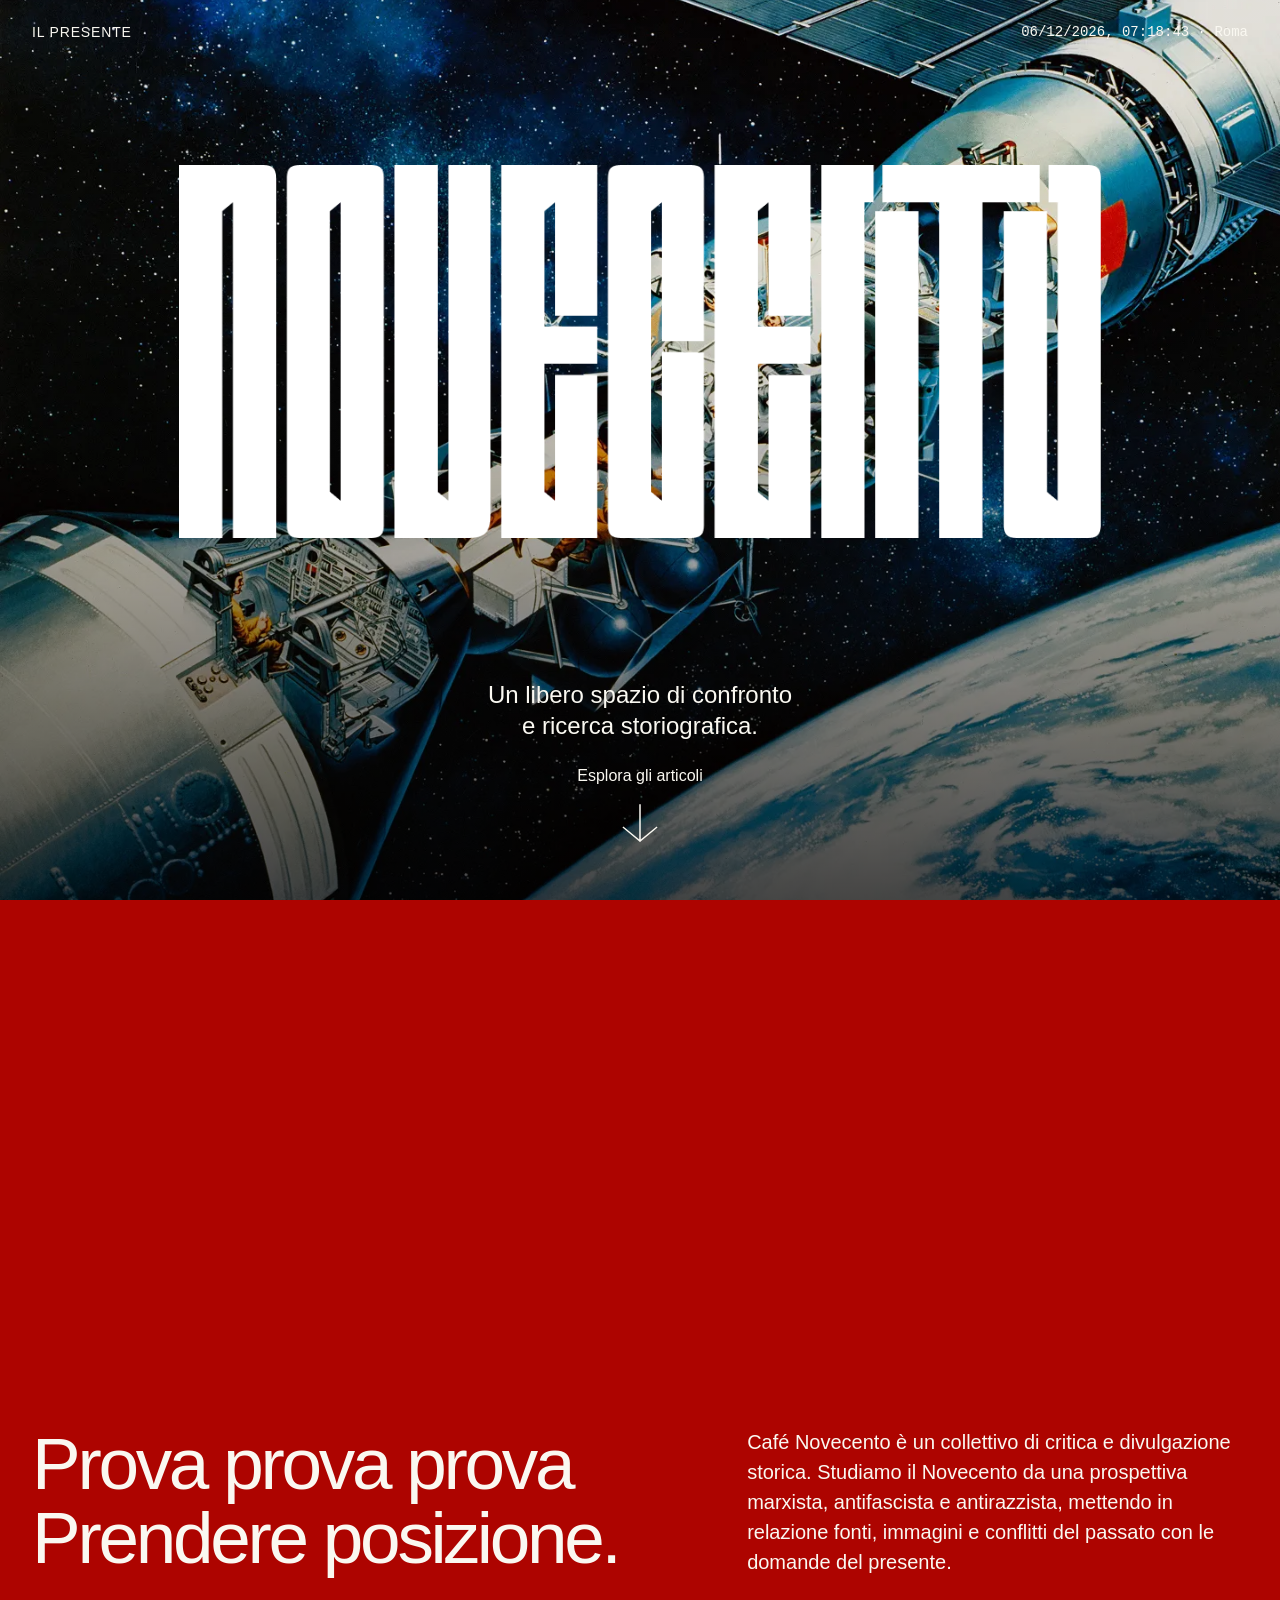
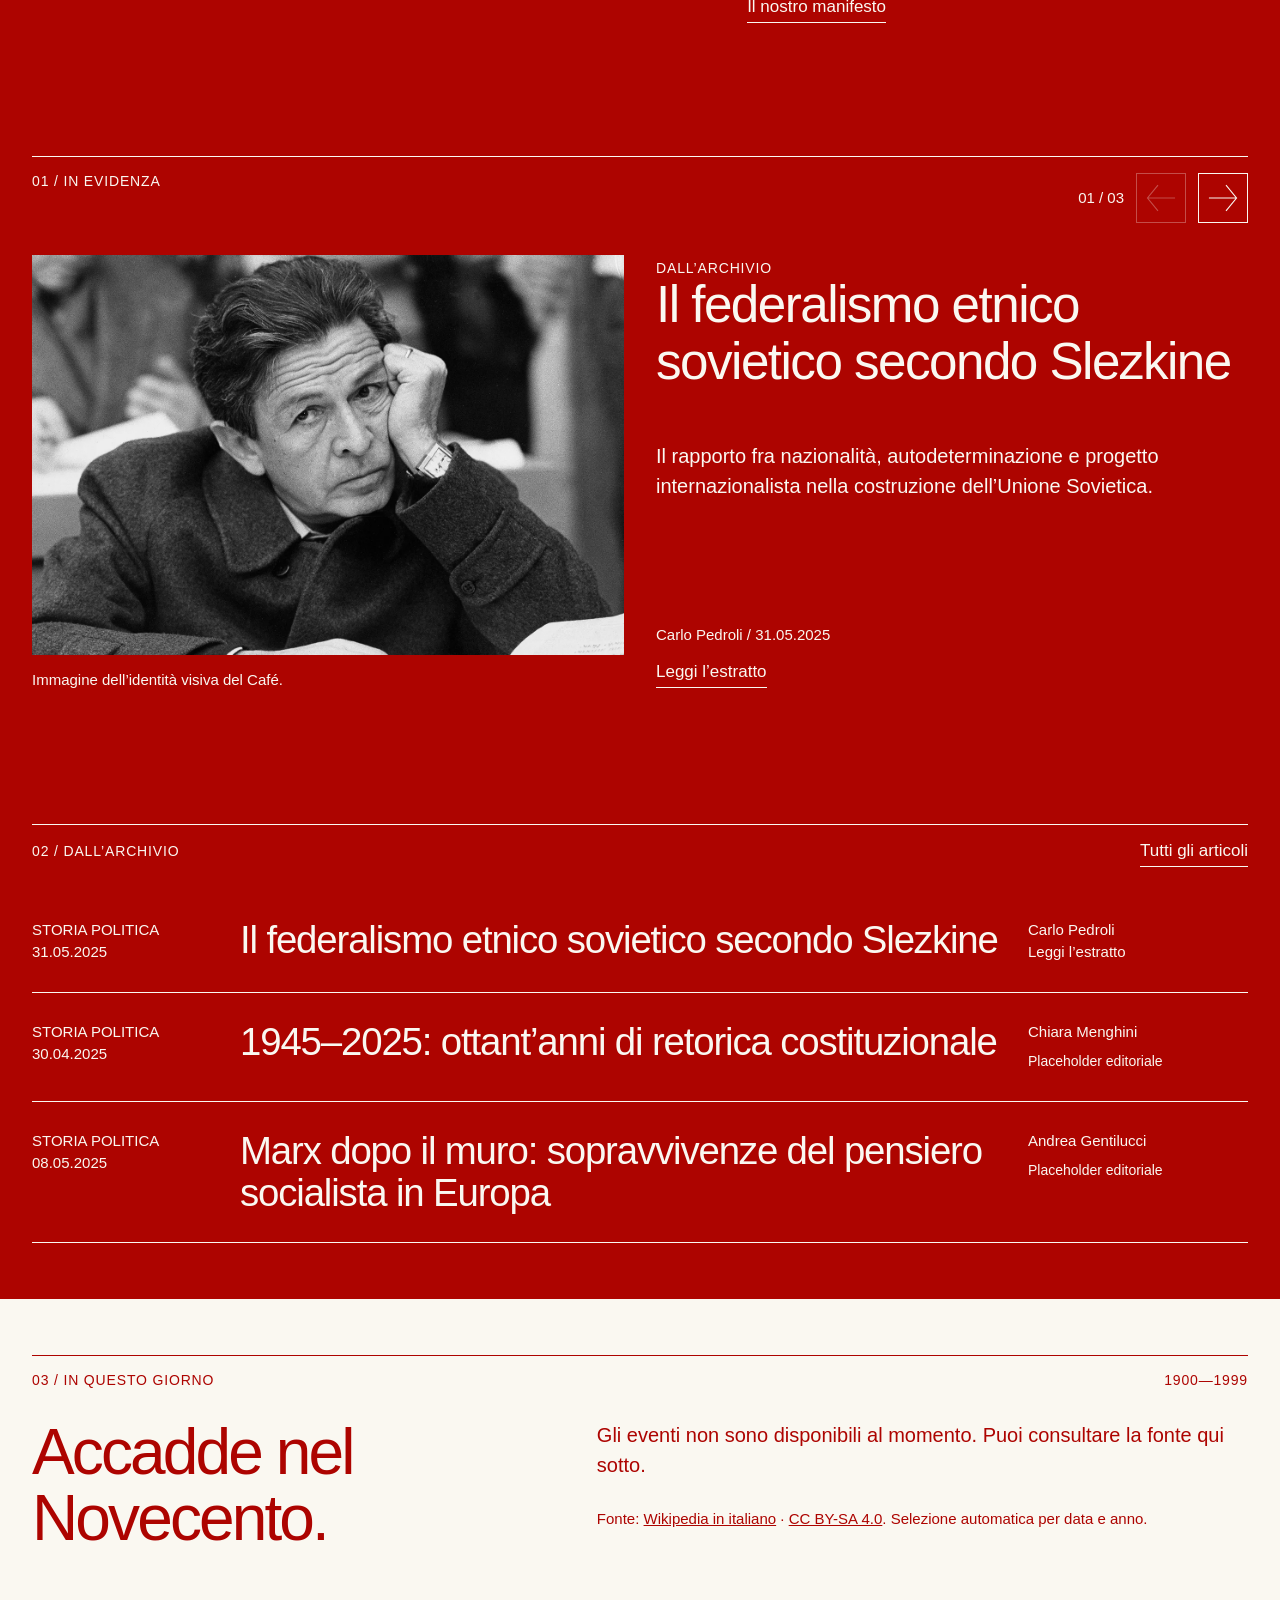
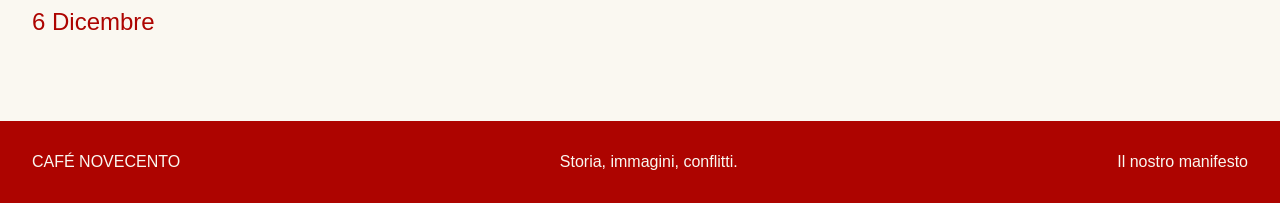
==== index.html @ 54e8c059 ""Changed title"" ====
<!doctype html>
<html lang="it">

<head>
    <meta charset="utf-8">
    <meta name="viewport" content="width=device-width,initial-scale=1">
    <title>Home — Café Novecento</title>
    <meta name="description"
        content="Critica, ricerca e divulgazione storica da una prospettiva marxista, antifascista e antirazzista.">
    <link rel="stylesheet" href="style.css">
    <link rel="icon"
        href="data:image/svg+xml,%3Csvg xmlns='http://www.w3.org/2000/svg' viewBox='0 0 32 32'%3E%3Cpath fill='%23ad0400' d='M0 0h32v32H0z'/%3E%3Ctext x='3' y='22' fill='white' font-family='Arial' font-weight='bold' font-size='15'%3E900%3C/text%3E%3C/svg%3E">
</head>

<body class="home-motion"><a class="skip" href="#contenuto">Vai ai contenuti</a>
    <section class="splash" aria-label="Café Novecento">
        <div class="splash-stage">
            <div class="splash-clock"><span>IL PRESENTE</span><time id="live-clock">Data e ora · Roma</time></div>
            <h1><img src="/assets/logo.webp" alt="Novecento" fetchpriority="high"></h1>
            <div class="splash-reveal">
                <p>Un libero spazio di confronto<br>e ricerca storiografica.</p><a class="splash-scroll"
                    href="#contenuto"><span>Esplora gli articoli</span><svg viewBox="0 0 64 64" width="48" height="48"
                        aria-hidden="true">
                        <path d="M32 8v48M10 38l22 18 22-18" fill="none" stroke="currentColor" stroke-width="2"
                            stroke-linecap="square" stroke-linejoin="miter" />
                    </svg></a>
            </div>
        </div>
    </section>
    <header class="masthead">
        <div class="identity"><a class="brand" href="/">CAFÉ NOVECENTO</a>
            <div class="descriptor">Critica e ricerca storiografica.<br>Un libero spazio di confronto.</div>
        </div>
        <nav class="navigation" aria-label="Navigazione principale"><a href="/articoli/"><span
                    class="num">01</span>Articoli</a><a href="/media/"><span class="num">02</span>Media</a><a
                href="/manifesto/"><span class="num">03</span>Manifesto</a></nav>
    </header>
    <main id="contenuto">
        <section class="wrap intro">
            <h2>Prova prova prova<br>Prendere posizione.</h2>
            <div>
                <p>Café Novecento è un collettivo di critica e divulgazione storica. Studiamo il Novecento da una
                    prospettiva marxista, antifascista e antirazzista, mettendo in relazione fonti, immagini e conflitti
                    del passato con le domande del presente.</p><a class="textlink" href="/manifesto/">Il nostro
                    manifesto</a>
            </div>
        </section>
        <section class="wrap">
            <div class="section-heading"><span class="eyebrow">01 / In evidenza</span>
                <div class="carousel-controls"><span id="slide-count" class="meta">01 / 03</span><button type="button"
                        id="slide-prev" aria-label="Articolo precedente"><svg viewBox="0 0 64 64" width="48" height="48"
                            aria-hidden="true">
                            <path d="M56 32H8M26 10L8 32l18 22" fill="none" stroke="currentColor" stroke-width="2"
                                stroke-linecap="square" stroke-linejoin="miter" />
                        </svg></button><button type="button" id="slide-next" aria-label="Articolo successivo"><svg
                            viewBox="0 0 64 64" width="48" height="48" aria-hidden="true">
                            <path d="M8 32h48M38 10l18 22-18 22" fill="none" stroke="currentColor" stroke-width="2"
                                stroke-linecap="square" stroke-linejoin="miter" />
                        </svg></button></div>
            </div>
            <div class="feature-track" id="feature-track" tabindex="0" role="region"
                aria-label="Articoli in evidenza, carosello scorribile">
                <article class="feature">
                    <figure style="margin:0"><img class="feature-photo" src="/assets/editorial.webp"
                            alt="Fotografia in bianco e nero dall’identità editoriale di Café Novecento">
                        <figcaption class="meta" style="padding-top:10px">Immagine dell’identità visiva del Café.
                        </figcaption>
                    </figure>
                    <div class="feature-copy">
                        <div><span class="eyebrow">Dall’archivio</span>
                            <h3>Il federalismo etnico sovietico secondo Slezkine</h3>
                            <p>Il rapporto fra nazionalità, autodeterminazione e progetto internazionalista nella
                                costruzione dell’Unione Sovietica.</p>
                        </div>
                        <div>
                            <p class="meta">Carlo Pedroli / 31.05.2025</p><a class="textlink"
                                href="/articoli/federalismo-etnico-sovietico/">Leggi l’estratto</a>
                        </div>
                    </div>
                </article>
                <article class="feature feature-placeholder" aria-label="Slide placeholder 2">
                    <div class="placeholder-visual"><span>02</span></div>
                    <div class="feature-copy">
                        <div><span class="eyebrow">Placeholder di layout</span>
                            <h3>1945–2025: ottant’anni di retorica costituzionale</h3>
                            <p>Articolo dalla bozza editoriale.</p>
                        </div><span class="meta">Chiara Menghini / 30.04.2025<br>Placeholder editoriale</span>
                    </div>
                </article>
                <article class="feature feature-placeholder" aria-label="Slide placeholder 3">
                    <div class="placeholder-visual"><span>03</span></div>
                    <div class="feature-copy">
                        <div><span class="eyebrow">Placeholder di layout</span>
                            <h3>Marx dopo il muro: sopravvivenze del pensiero socialista in Europa</h3>
                            <p>Articolo dalla bozza editoriale.</p>
                        </div><span class="meta">Andrea Gentilucci / 08.05.2025<br>Placeholder editoriale</span>
                    </div>
                </article>
            </div>
        </section>
        <section class="wrap home-archive" aria-labelledby="archive-title">
            <div class="section-heading">
                <h2 id="archive-title" class="eyebrow">02 / Dall’archivio</h2><a class="textlink"
                    href="/articoli/">Tutti gli articoli</a>
            </div>
            <article class="article-row">
                <div class="meta">STORIA POLITICA<br>31.05.2025</div>
                <div>
                    <h3><a href="/articoli/federalismo-etnico-sovietico/">Il federalismo etnico sovietico secondo
                            Slezkine</a></h3>
                </div>
                <div class="meta">Carlo Pedroli<br><a href="/articoli/federalismo-etnico-sovietico/">Leggi
                        l’estratto</a></div>
            </article>
            <article class="article-row archive-placeholder">
                <div class="meta">STORIA POLITICA<br>30.04.2025</div>
                <div>
                    <h3>1945–2025: ottant’anni di retorica costituzionale</h3>
                </div>
                <div class="meta">Chiara Menghini<br><span class="draft-label">Placeholder editoriale</span></div>
            </article>
            <article class="article-row archive-placeholder">
                <div class="meta">STORIA POLITICA<br>08.05.2025</div>
                <div>
                    <h3>Marx dopo il muro: sopravvivenze del pensiero socialista in Europa</h3>
                </div>
                <div class="meta">Andrea Gentilucci<br><span class="draft-label">Placeholder editoriale</span></div>
            </article>
        </section>
        <section class="wrap paper on-this-day" aria-labelledby="day-title">
            <div class="section-heading"><span class="eyebrow">03 / In questo giorno</span><span
                    class="eyebrow">1900—1999</span></div>
            <div class="day-grid">
                <div>
                    <h2 id="day-title">Accadde nel<br>Novecento.</h2>
                    <p class="day-date" id="history-date"></p>
                </div>
                <div>
                    <p id="day-status" role="status">Caricamento degli eventi…</p>
                    <ol id="day-events" class="day-events"></ol><button id="day-more" class="day-more" hidden>Mostra
                        tutti gli eventi</button>
                    <p class="day-source meta">Fonte: <a id="day-source" href="https://it.wikipedia.org/">Wikipedia in
                            italiano</a> · <a href="https://creativecommons.org/licenses/by-sa/4.0/">CC BY-SA 4.0</a>.
                        Selezione automatica per data e anno.</p><noscript>
                        <p>Attiva JavaScript per consultare gli eventi del giorno.</p>
                    </noscript>
                </div>
            </div>
        </section>
    </main>
    <footer><a href="/">CAFÉ NOVECENTO</a><span>Storia, immagini, conflitti.</span><a href="/manifesto/">Il nostro
            manifesto</a></footer>
    <script src="/carousel.js" defer></script>
    <script src="/today.js" defer></script>
    <script src="/motion.js" defer></script>
</body>

</html>
---- style.css ----
:root {
  --red: #ad0400;
  --paper: #faf8f1;
  --ink: #121212;
}

* {
  box-sizing: border-box;
}

html {
  scroll-behavior: smooth;
}

body {
  margin: 0;
  background: var(--red);
  color: var(--paper);
  font-family: "Helvetica Neue", Helvetica, Arial, sans-serif;
}

a {
  color: inherit;
  text-decoration: none;
}

a:hover {
  text-decoration: underline;
  text-underline-offset: 5px;
}

a:focus-visible,
button:focus-visible {
  outline: 3px solid currentColor;
  outline-offset: 5px;
}

button {
  font: inherit;
  cursor: pointer;
}

.skip {
  position: absolute;
  left: 24px;
  top: -100px;
  background: var(--paper);
  color: var(--red);
  padding: 12px;
  z-index: 5;
}

.skip:focus {
  top: 12px;
}

.masthead {
  padding: 20px 32px 0;
}

.identity {
  display: flex;
  align-items: end;
  justify-content: space-between;
  padding-bottom: 24px;
  gap: 24px;
}

.brand {
  font-size: clamp(30px, 4.5vw, 70px);
  font-weight: 600;
  letter-spacing: -0.065em;
  line-height: 1;
}

.descriptor {
  font-size: 16px;
  line-height: 1.4;
  max-width: 220px;
}

.navigation {
  display: grid;
  grid-template-columns: repeat(3, 1fr);
  border-top: 1px solid;
  border-bottom: 1px solid;
}

.navigation a {
  display: flex;
  gap: 24px;
  align-items: baseline;
  padding: 16px 20px;
  font-size: 24px;
  border-right: 1px solid;
  transition:
    background 0.15s,
    color 0.15s;
}

.navigation a:first-child {
  padding-left: 0;
}

.navigation a:last-child {
  border: 0;
}

.navigation a:hover,
.navigation a[aria-current="page"] {
  background: var(--paper);
  color: var(--red);
  text-decoration: none;
}

.navigation a:hover:first-child {
  padding-left: 20px;
}

.num,
.eyebrow {
  font-size: 14px;
  letter-spacing: 0.06em;
  text-transform: uppercase;
}

.wrap {
  padding: 56px 32px;
}

.hero {
  position: relative;
  margin: 24px 32px 0;
  min-height: 490px;
  background:
    linear-gradient(0deg, rgba(0, 0, 0, 0.7), transparent 70%),
    url("assets/space.webp") center/cover;
  display: flex;
  flex-direction: column;
  justify-content: space-between;
  padding: 40px;
}

.hero img {
  width: 100%;
  height: 300px;
  object-fit: fill;
}

.hero-bottom {
  display: flex;
  justify-content: space-between;
  align-items: end;
  gap: 20px;
}

.hero-bottom p {
  max-width: 550px;
  font-size: 22px;
  margin: 24px 0 0;
}

.textlink {
  border-bottom: 1px solid;
  padding-bottom: 5px;
  display: inline-block;
  font-size: 17px;
}

.intro {
  display: grid;
  grid-template-columns: 1.3fr 1fr;
  gap: 64px;
  padding-top: 48px;
  padding-bottom: 64px;
}

h1,
h2,
h3,
p {
  margin-top: 0;
}

h1 {
  font-size: clamp(56px, 9vw, 136px);
  letter-spacing: -0.065em;
  line-height: 0.95;
  font-weight: 500;
}

h2 {
  font-size: clamp(38px, 5.7vw, 82px);
  letter-spacing: -0.045em;
  line-height: 1.02;
  font-weight: 500;
}

h3 {
  font-size: clamp(27px, 3vw, 42px);
  letter-spacing: -0.03em;
  line-height: 1.1;
  font-weight: 500;
}

p {
  font-size: 20px;
  line-height: 1.5;
}

.intro p {
  max-width: 650px;
}

.section-heading {
  display: flex;
  justify-content: space-between;
  border-top: 1px solid;
  padding-top: 16px;
  margin-bottom: 32px;
  gap: 24px;
}

.feature {
  display: grid;
  grid-template-columns: 1fr 1fr;
  gap: 32px;
}

.feature-photo {
  width: 100%;
  height: 400px;
  object-fit: cover;
  filter: grayscale(1);
}

.feature-copy {
  display: flex;
  flex-direction: column;
  justify-content: space-between;
  padding: 4px 0;
}

.feature-copy h3 {
  font-size: clamp(36px, 4vw, 64px);
}

.meta {
  font-size: 15px;
  line-height: 1.5;
}

.article-row {
  display: grid;
  grid-template-columns: 180px 1fr 220px;
  gap: 28px;
  border-top: 1px solid;
  padding: 28px 0;
}

.article-row:last-child {
  border-bottom: 1px solid;
}

.article-row h3 {
  margin-bottom: 0;
}

.paper {
  background: var(--paper);
  color: var(--red);
}

.manifesto-teaser {
  display: grid;
  grid-template-columns: 1.3fr 1fr;
  gap: 64px;
}

.manifesto-teaser h2 {
  font-size: clamp(38px, 5vw, 72px);
}

footer {
  padding: 32px;
  display: flex;
  justify-content: space-between;
  border-top: 1px solid;
  font-size: 16px;
}

.page-intro {
  max-width: 1040px;
  padding-top: 64px;
}

.page-intro p {
  max-width: 800px;
}

.chapters {
  max-width: 1100px;
}

.chapter {
  display: grid;
  grid-template-columns: 110px 1fr;
  gap: 32px;
  padding: 32px 0;
  border-top: 1px solid;
}

.chapter .num {
  font-size: 32px;
}

.chapter h2 {
  font-size: 36px;
}

.chapter p {
  max-width: 780px;
}

.filters {
  display: flex;
  flex-wrap: wrap;
  gap: 8px;
  margin: 28px 0 40px;
}

.filters button {
  background: none;
  color: inherit;
  border: 1px solid;
  padding: 10px 16px;
  font-size: 16px;
  border-radius: 0;
}

.filters button[aria-pressed="true"],
.filters button:hover {
  background: var(--paper);
  color: var(--red);
}

.empty {
  border-top: 1px solid;
  padding: 32px 0;
}

.article-body {
  max-width: 760px;
  margin: auto;
  padding: 48px 0;
}

.article-body p {
  font-size: 22px;
  line-height: 1.65;
}

.media-grid {
  display: grid;
  grid-template-columns: 1fr 1fr;
  gap: 32px;
}

.media-grid img {
  width: 100%;
  height: 400px;
  object-fit: cover;
}

.media-grid figure {
  margin: 0;
}

.media-grid figcaption {
  font-size: 16px;
  padding: 16px 0;
}

[hidden] {
  display: none !important;
}

@media (max-width: 760px) {
  .masthead {
    padding: 20px 20px 0;
  }

  .identity {
    align-items: start;
    flex-direction: column;
    gap: 12px;
    padding-bottom: 20px;
  }

  .brand {
    font-size: 42px;
  }

  .descriptor {
    max-width: none;
    font-size: 14px;
  }

  .navigation a {
    font-size: 18px;
    padding: 14px 10px;
    gap: 10px;
  }

  .num {
    font-size: 12px;
  }

  .hero {
    margin: 20px 20px 0;
    padding: 24px;
    min-height: 370px;
  }

  .hero img {
    height: 180px;
    object-fit: contain;
  }

  .hero-bottom {
    display: block;
  }

  .hero-bottom p {
    font-size: 18px;
    margin-bottom: 24px;
  }

  .wrap {
    padding: 40px 20px;
  }

  .intro,
  .feature,
  .manifesto-teaser,
  .media-grid {
    grid-template-columns: 1fr;
    gap: 24px;
  }

  .intro h2 {
    margin-bottom: 0;
  }

  .feature-photo,
  .media-grid img {
    height: 270px;
  }

  .feature-copy {
    gap: 24px;
  }

  .article-row {
    grid-template-columns: 1fr;
    gap: 12px;
    padding: 24px 0;
  }

  .article-row h3 {
    font-size: 30px;
  }

  .article-row .meta:last-child {
    font-size: 14px;
  }

  .section-heading {
    align-items: start;
  }

  .chapter {
    grid-template-columns: 45px 1fr;
    gap: 16px;
  }

  .chapter .num {
    font-size: 24px;
  }

  .chapter h2 {
    font-size: 28px;
  }

  .chapter p,
  p {
    font-size: 18px;
  }

  footer {
    padding: 24px 20px;
    gap: 20px;
    flex-wrap: wrap;
  }

  .page-intro {
    padding-top: 40px;
  }

  .article-body p {
    font-size: 19px;
  }
}

@media (prefers-reduced-motion: reduce) {
  html {
    scroll-behavior: auto;
  }

  * {
    transition: none !important;
  }
}

/* Full-viewport opening, following the original Figma composition. */
.splash {
  position: relative;
  width: 100%;
  height: 100vh;
  height: 100svh;
  display: grid;
  place-items: center;
  background:
    linear-gradient(0deg, rgba(0, 0, 0, 0.7), rgba(0, 0, 0, 0.08) 65%),
    url("assets/space.webp") center/cover;
  overflow: hidden;
}

.splash h1 {
  margin: 0;
  line-height: 0;
  width: min(72vw, 1037px);
  max-width: calc((100svh - 170px) * 2.47);
}

.splash img {
  display: block;
  width: 100%;
  height: auto;
  object-fit: contain;
}

.splash-scroll {
  position: absolute;
  bottom: clamp(24px, 5vh, 60px);
  left: 50%;
  transform: translateX(-50%);
  display: grid;
  place-items: center;
  padding: 12px;
  color: #faf8f1;
}

.splash-scroll:hover {
  color: #fff;
}

.splash-scroll svg {
  width: 32px;
  height: 52px;
}

#contenuto {
  scroll-margin-top: 20px;
}

@media (max-width: 760px) {
  .splash h1 {
    width: 86vw;
    max-width: calc((100svh - 150px) * 2.47);
  }

  .splash-scroll {
    bottom: 24px;
  }
}

/* Keep the opening composition together while the scroll reveals its caption. */
.home-motion .splash {
  height: 135svh;
  background: none;
  display: block;
  overflow: visible;
}

.splash-stage {
  position: sticky;
  top: 0;
  width: 100%;
  max-width: none;
  min-width: 0;
  justify-self: stretch;
  isolation: isolate;
  height: 100svh;
  display: grid;
  grid-template-rows: minmax(0, 1fr) auto;
  justify-items: center;
  padding: 24px 24px clamp(24px, 5svh, 56px);
  background: #080d16;
}

.splash-stage:before {
  content: "";
  position: absolute;
  inset: 0;
  z-index: -1;
  pointer-events: none;
  background-image:
    linear-gradient(0deg, rgba(0, 0, 0, 0.72), rgba(0, 0, 0, 0.1) 65%),
    url("assets/space.webp");
  background-position: center;
  background-size: cover;
  background-repeat: no-repeat;
}

.home-motion .splash h1 {
  position: static;
  transform: none;
  align-self: center;
  width: min(72vw, 1037px);
  max-width: min(100%, calc(45svh * 2.47));
}

.splash-reveal {
  position: static;
  width: 100%;
  text-align: center;
  color: var(--paper);
}

.splash-reveal p {
  font-size: 24px;
  line-height: 1.3;
  margin: 0 0 18px;
}

.home-motion .splash-scroll {
  position: static;
  inset: auto;
  transform: none;
  display: flex;
  flex-direction: column;
  align-items: center;
  gap: 14px;
  width: fit-content;
  margin: 0 auto;
  padding: 8px;
  font-size: 16px;
}

.home-motion .splash-scroll svg {
  flex: none;
  width: 24px;
  height: 38px;
}

.home-motion .masthead {
  position: sticky;
  top: 0;
  z-index: 10;
  background: var(--red);
}

.home-motion.motion-enabled .splash-reveal > p {
  opacity: var(--reveal, 0);
  transform: translateY(calc((1 - var(--reveal, 0)) * 16px));
}

.home-motion.motion-enabled .masthead {
  position: fixed;
  top: 0;
  left: 0;
  width: 100%;
  transition:
    transform 0.25s ease,
    opacity 0.25s ease;
}

.home-motion.motion-enabled .masthead:not(.header-visible) {
  transform: translateY(-100%);
  opacity: 0;
  pointer-events: none;
}

.home-motion .masthead:focus-within {
  transform: none !important;
  opacity: 1 !important;
  pointer-events: auto !important;
}

.home-motion.motion-enabled main {
  padding-top: var(--header-height, 170px);
}

@media (max-width: 760px) {
  .splash-stage {
    padding-inline: 20px;
  }

  .splash-reveal p {
    font-size: 19px;
  }

  .home-motion .splash h1 {
    width: 86vw;
  }
}

@media (max-height: 500px) {
  .splash-stage {
    padding-block: 16px;
  }

  .splash-reveal p {
    font-size: 18px;
    margin-bottom: 8px;
  }

  .home-motion .splash-scroll {
    gap: 6px;
  }

  .home-motion .splash-scroll svg {
    height: 28px;
  }
}

@media (prefers-reduced-motion: reduce) {
  .home-motion.motion-enabled .splash-reveal > p {
    opacity: 1;
    transform: none;
  }

  .home-motion.motion-enabled .masthead {
    transition: none;
  }
}

.splash-clock {
  position: absolute;
  top: 24px;
  left: 32px;
  right: 32px;
  display: flex;
  justify-content: space-between;
  gap: 16px;
  font-size: 14px;
  letter-spacing: 0.06em;
  font-variant-numeric: tabular-nums;
}

.splash-clock time {
  font-family: monospace;
  letter-spacing: 0;
}

.day-grid {
  display: grid;
  grid-template-columns: 1fr 1.3fr;
  gap: 64px;
}

.day-grid h2 {
  font-size: clamp(38px, 5vw, 72px);
}

.day-date {
  font-size: 24px;
  text-transform: capitalize;
}

.day-events {
  list-style: none;
  padding: 0;
  margin: 0;
}

.day-events li {
  display: grid;
  grid-template-columns: 90px 1fr;
  gap: 24px;
  border-top: 1px solid;
  padding: 24px 0;
}

.day-year {
  font-size: 36px;
  line-height: 1;
  font-variant-numeric: tabular-nums;
  letter-spacing: -0.04em;
}

.day-events p {
  font-size: 18px;
  margin: 0 0 12px;
}

.day-events a {
  font-size: 14px;
  border-bottom: 1px solid;
}

.day-source {
  margin: 28px 0 0;
}

.day-source a {
  text-decoration: underline;
}

.day-more {
  background: transparent;
  color: inherit;
  border: 1px solid;
  padding: 12px 16px;
  font-size: 16px;
}

.day-more:hover {
  background: var(--red);
  color: var(--paper);
}

@media (max-width: 760px) {
  .splash-clock {
    left: 20px;
    right: 20px;
    top: 20px;
    font-size: 12px;
    flex-wrap: wrap;
  }

  .day-grid {
    grid-template-columns: 1fr;
    gap: 20px;
  }

  .day-events li {
    grid-template-columns: 70px 1fr;
    gap: 16px;
  }

  .day-year {
    font-size: 30px;
  }
}

.home-archive .section-heading {
  align-items: baseline;
  margin-bottom: 24px;
}

.home-archive .section-heading h2 {
  font-size: 14px;
  font-weight: 400;
  line-height: 1.4;
  letter-spacing: 0.06em;
  margin: 0;
}

.home-archive .article-row {
  border-top: 0;
}

.home-motion .splash-scroll svg {
  width: 48px;
  height: 48px;
}

.feature-track {
  display: flex;
  gap: 32px;
  overflow-x: auto;
  scroll-snap-type: x mandatory;
  scroll-behavior: smooth;
  padding-bottom: 20px;
}

.feature-track > .feature {
  flex: 0 0 100%;
  min-width: 0;
  scroll-snap-align: start;
}

.carousel-controls {
  display: flex;
  align-items: center;
  gap: 12px;
}

.carousel-controls button {
  display: grid;
  place-items: center;
  background: none;
  color: inherit;
  border: 1px solid;
  padding: 6px;
  border-radius: 0;
}

.carousel-controls button:disabled {
  opacity: 0.3;
  cursor: default;
}

.carousel-controls svg {
  width: 36px;
  height: 36px;
}

.placeholder-visual {
  height: 400px;
  border: 1px solid;
  display: grid;
  place-items: center;
}

.placeholder-visual span {
  font-size: clamp(100px, 16vw, 200px);
  letter-spacing: -0.08em;
}

.feature-placeholder .feature-copy {
  min-height: 300px;
}

@media (max-width: 760px) {
  .feature-track {
    gap: 20px;
  }

  .feature-track > .feature {
    flex-basis: 100%;
  }

  .placeholder-visual {
    height: 270px;
  }

  .carousel-controls {
    gap: 8px;
  }

  .carousel-controls svg {
    width: 28px;
    height: 28px;
  }

  .carousel-controls #slide-count {
    display: none;
  }

  .feature-placeholder .feature-copy {
    min-height: 240px;
  }
}

.feature-track {
  scrollbar-width: none;
  -ms-overflow-style: none;
}

.feature-track::-webkit-scrollbar {
  display: none;
  width: 0;
  height: 0;
}

.home-archive .article-row + .article-row {
  border-top: 1px solid;
}

.draft-label {
  display: inline-block;
  margin-top: 8px;
  font-size: 14px;
}
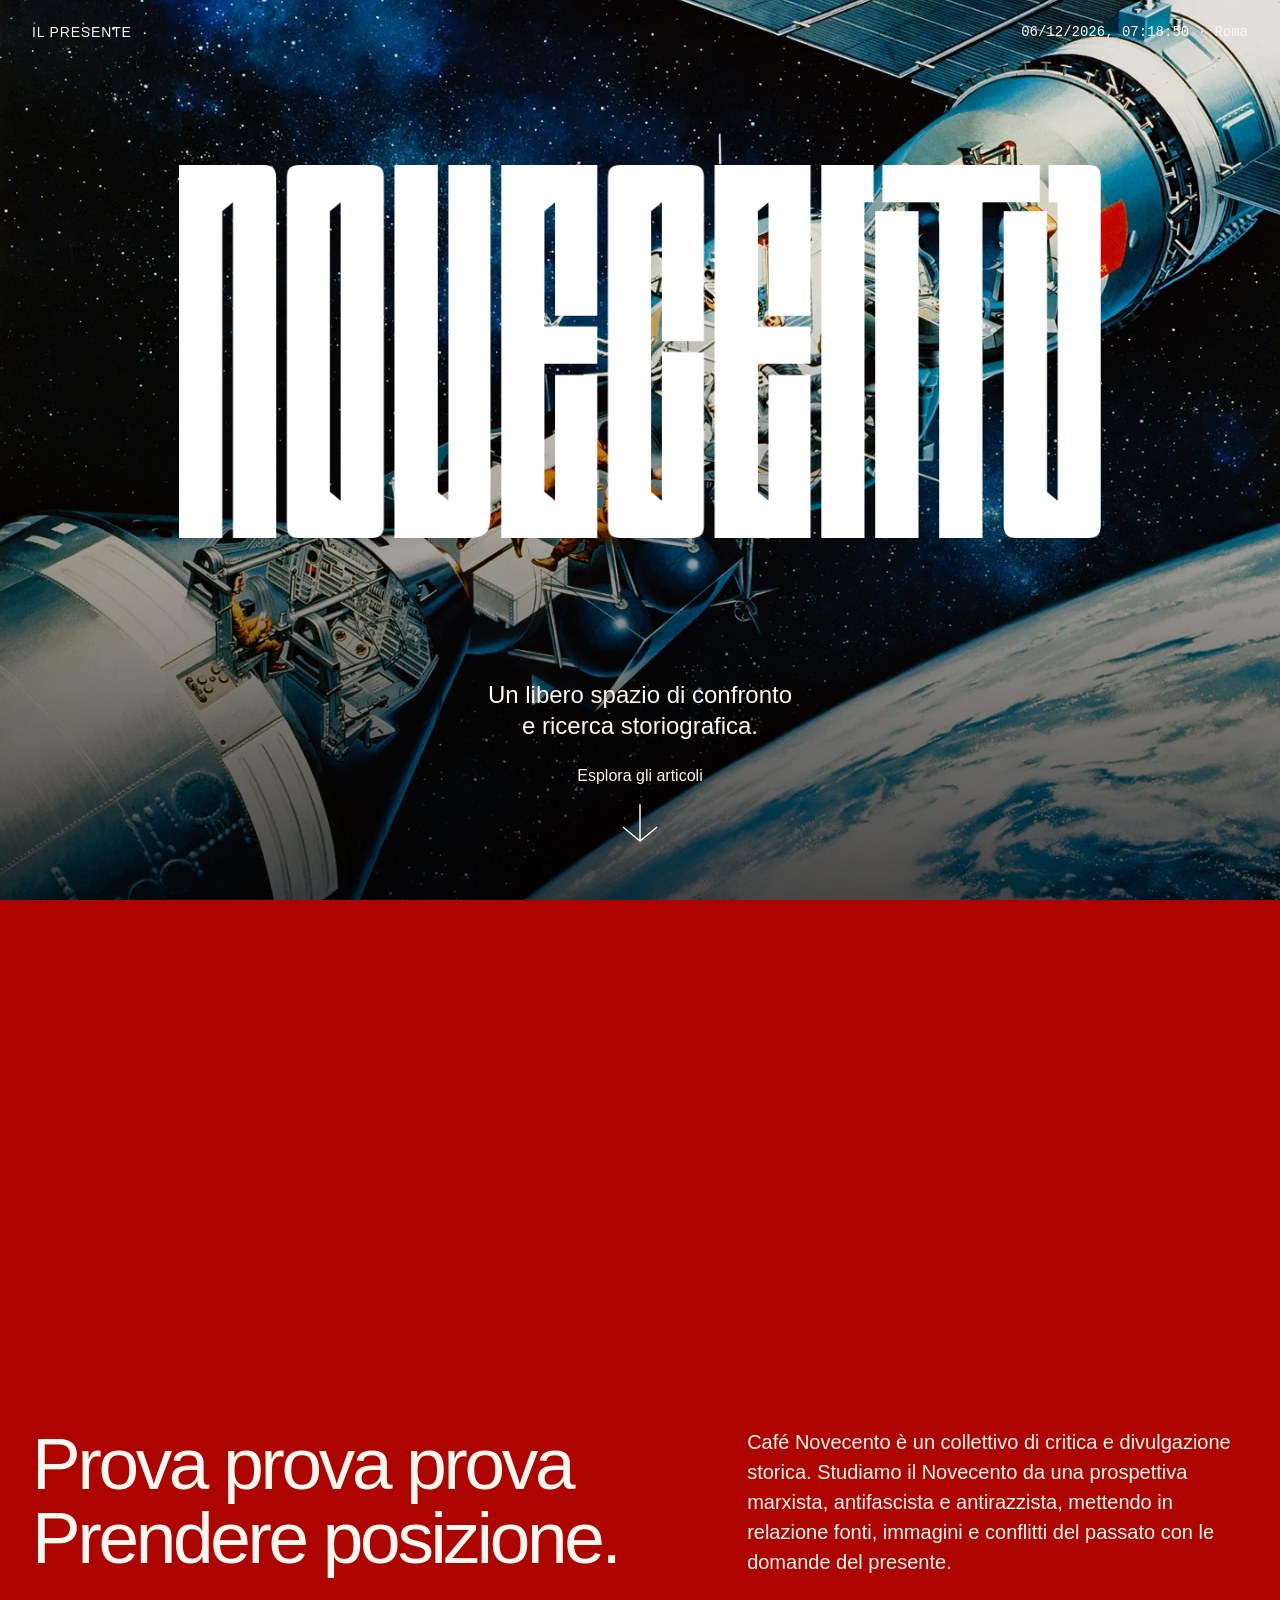
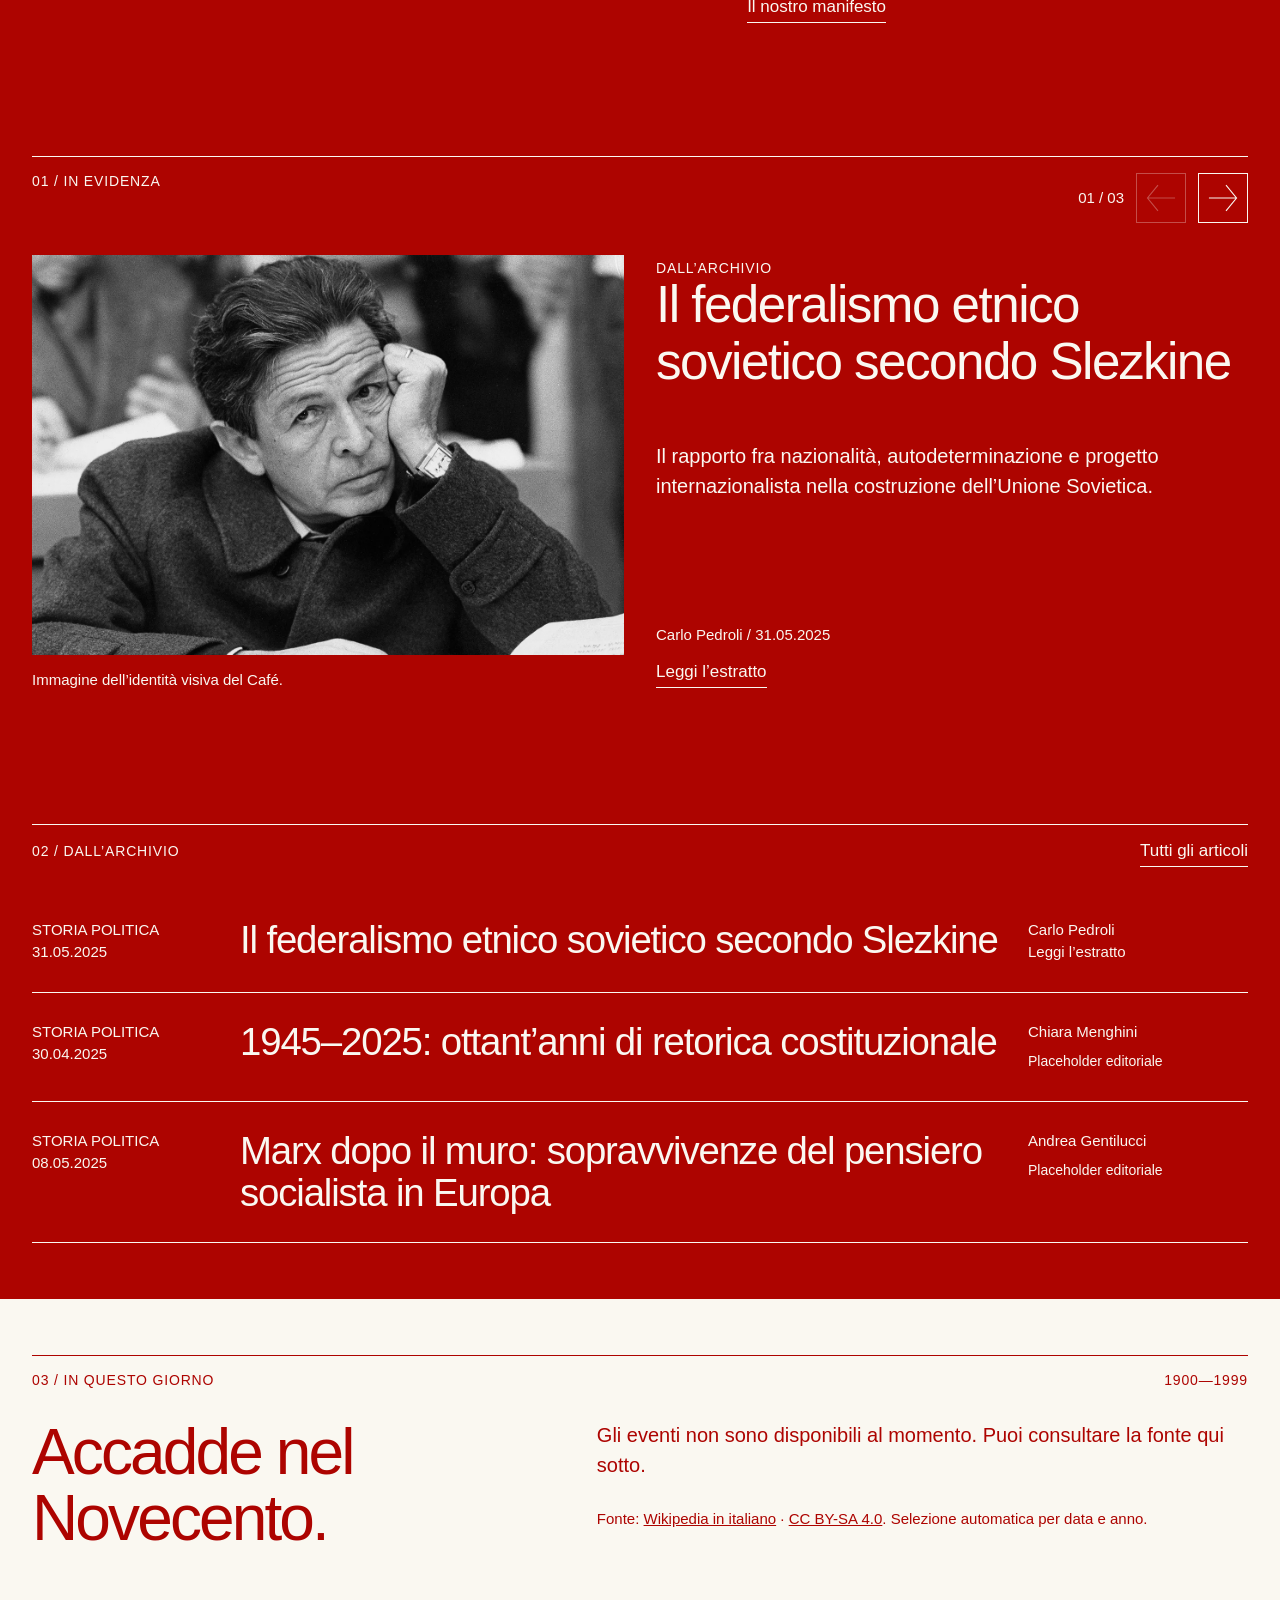
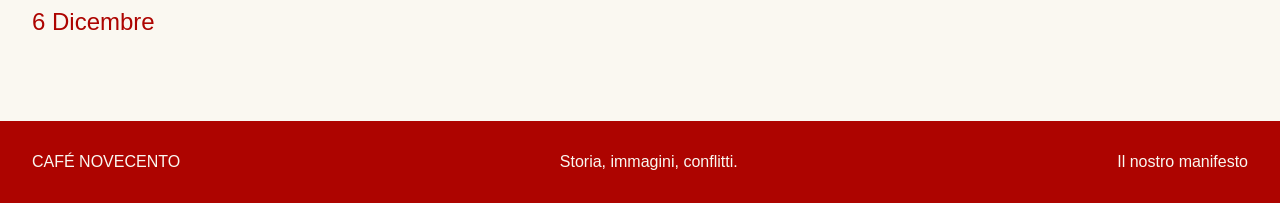
==== commit 4f2f7413: "Merge remote-tracking branch 'refs/remotes/origin/main'" ====
--- a/index.html
+++ b/index.html
@@ -16,7 +16,7 @@
     <section class="splash" aria-label="Café Novecento">
         <div class="splash-stage">
             <div class="splash-clock"><span>IL PRESENTE</span><time id="live-clock">Data e ora · Roma</time></div>
-            <h1><img src="/assets/logo.webp" alt="Novecento" fetchpriority="high"></h1>
+            <h1><img src="assets/logo.webp" alt="Novecento" fetchpriority="high"></h1>
             <div class="splash-reveal">
                 <p>Un libero spazio di confronto<br>e ricerca storiografica.</p><a class="splash-scroll"
                     href="#contenuto"><span>Esplora gli articoli</span><svg viewBox="0 0 64 64" width="48" height="48"
@@ -28,12 +28,12 @@
         </div>
     </section>
     <header class="masthead">
-        <div class="identity"><a class="brand" href="/">CAFÉ NOVECENTO</a>
+        <div class="identity"><a class="brand" href="./">CAFÉ NOVECENTO</a>
             <div class="descriptor">Critica e ricerca storiografica.<br>Un libero spazio di confronto.</div>
         </div>
-        <nav class="navigation" aria-label="Navigazione principale"><a href="/articoli/"><span
-                    class="num">01</span>Articoli</a><a href="/media/"><span class="num">02</span>Media</a><a
-                href="/manifesto/"><span class="num">03</span>Manifesto</a></nav>
+        <nav class="navigation" aria-label="Navigazione principale"><a href="articoli/"><span
+                    class="num">01</span>Articoli</a><a href="media/"><span class="num">02</span>Media</a><a
+                href="manifesto/"><span class="num">03</span>Manifesto</a></nav>
     </header>
     <main id="contenuto">
         <section class="wrap intro">
@@ -41,7 +41,7 @@
             <div>
                 <p>Café Novecento è un collettivo di critica e divulgazione storica. Studiamo il Novecento da una
                     prospettiva marxista, antifascista e antirazzista, mettendo in relazione fonti, immagini e conflitti
-                    del passato con le domande del presente.</p><a class="textlink" href="/manifesto/">Il nostro
+                    del passato con le domande del presente.</p><a class="textlink" href="manifesto/">Il nostro
                     manifesto</a>
             </div>
         </section>
@@ -61,7 +61,7 @@
             <div class="feature-track" id="feature-track" tabindex="0" role="region"
                 aria-label="Articoli in evidenza, carosello scorribile">
                 <article class="feature">
-                    <figure style="margin:0"><img class="feature-photo" src="/assets/editorial.webp"
+                    <figure style="margin:0"><img class="feature-photo" src="assets/editorial.webp"
                             alt="Fotografia in bianco e nero dall’identità editoriale di Café Novecento">
                         <figcaption class="meta" style="padding-top:10px">Immagine dell’identità visiva del Café.
                         </figcaption>
@@ -74,7 +74,7 @@
                         </div>
                         <div>
                             <p class="meta">Carlo Pedroli / 31.05.2025</p><a class="textlink"
-                                href="/articoli/federalismo-etnico-sovietico/">Leggi l’estratto</a>
+                                href="articoli/federalismo-etnico-sovietico/">Leggi l’estratto</a>
                         </div>
                     </div>
                 </article>
@@ -101,15 +101,15 @@
         <section class="wrap home-archive" aria-labelledby="archive-title">
             <div class="section-heading">
                 <h2 id="archive-title" class="eyebrow">02 / Dall’archivio</h2><a class="textlink"
-                    href="/articoli/">Tutti gli articoli</a>
+                    href="articoli/">Tutti gli articoli</a>
             </div>
             <article class="article-row">
                 <div class="meta">STORIA POLITICA<br>31.05.2025</div>
                 <div>
-                    <h3><a href="/articoli/federalismo-etnico-sovietico/">Il federalismo etnico sovietico secondo
+                    <h3><a href="articoli/federalismo-etnico-sovietico/">Il federalismo etnico sovietico secondo
                             Slezkine</a></h3>
                 </div>
-                <div class="meta">Carlo Pedroli<br><a href="/articoli/federalismo-etnico-sovietico/">Leggi
+                <div class="meta">Carlo Pedroli<br><a href="articoli/federalismo-etnico-sovietico/">Leggi
                         l’estratto</a></div>
             </article>
             <article class="article-row archive-placeholder">
@@ -148,11 +148,11 @@
             </div>
         </section>
     </main>
-    <footer><a href="/">CAFÉ NOVECENTO</a><span>Storia, immagini, conflitti.</span><a href="/manifesto/">Il nostro
+    <footer><a href="./">CAFÉ NOVECENTO</a><span>Storia, immagini, conflitti.</span><a href="manifesto/">Il nostro
             manifesto</a></footer>
-    <script src="/carousel.js" defer></script>
-    <script src="/today.js" defer></script>
-    <script src="/motion.js" defer></script>
+    <script src="./carousel.js" defer></script>
+    <script src="./today.js" defer></script>
+    <script src="./motion.js" defer></script>
 </body>
 
 </html>
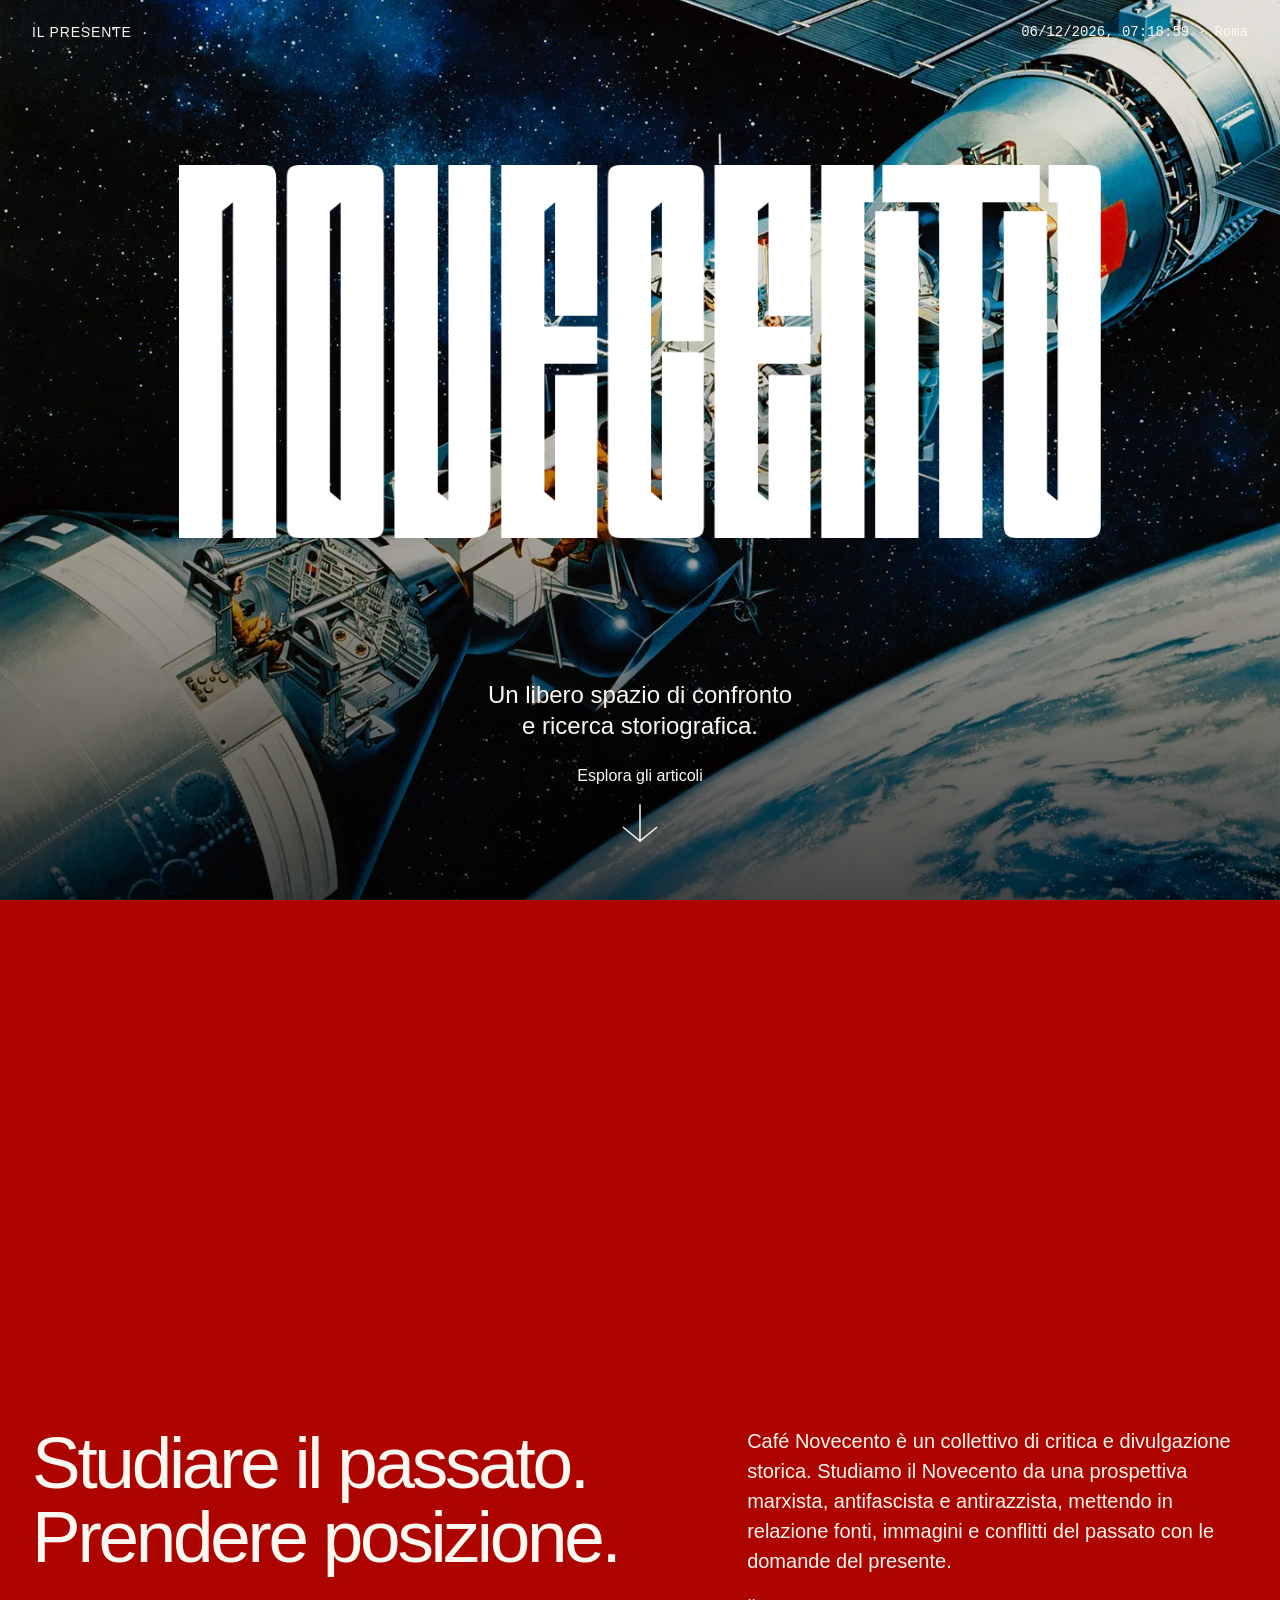
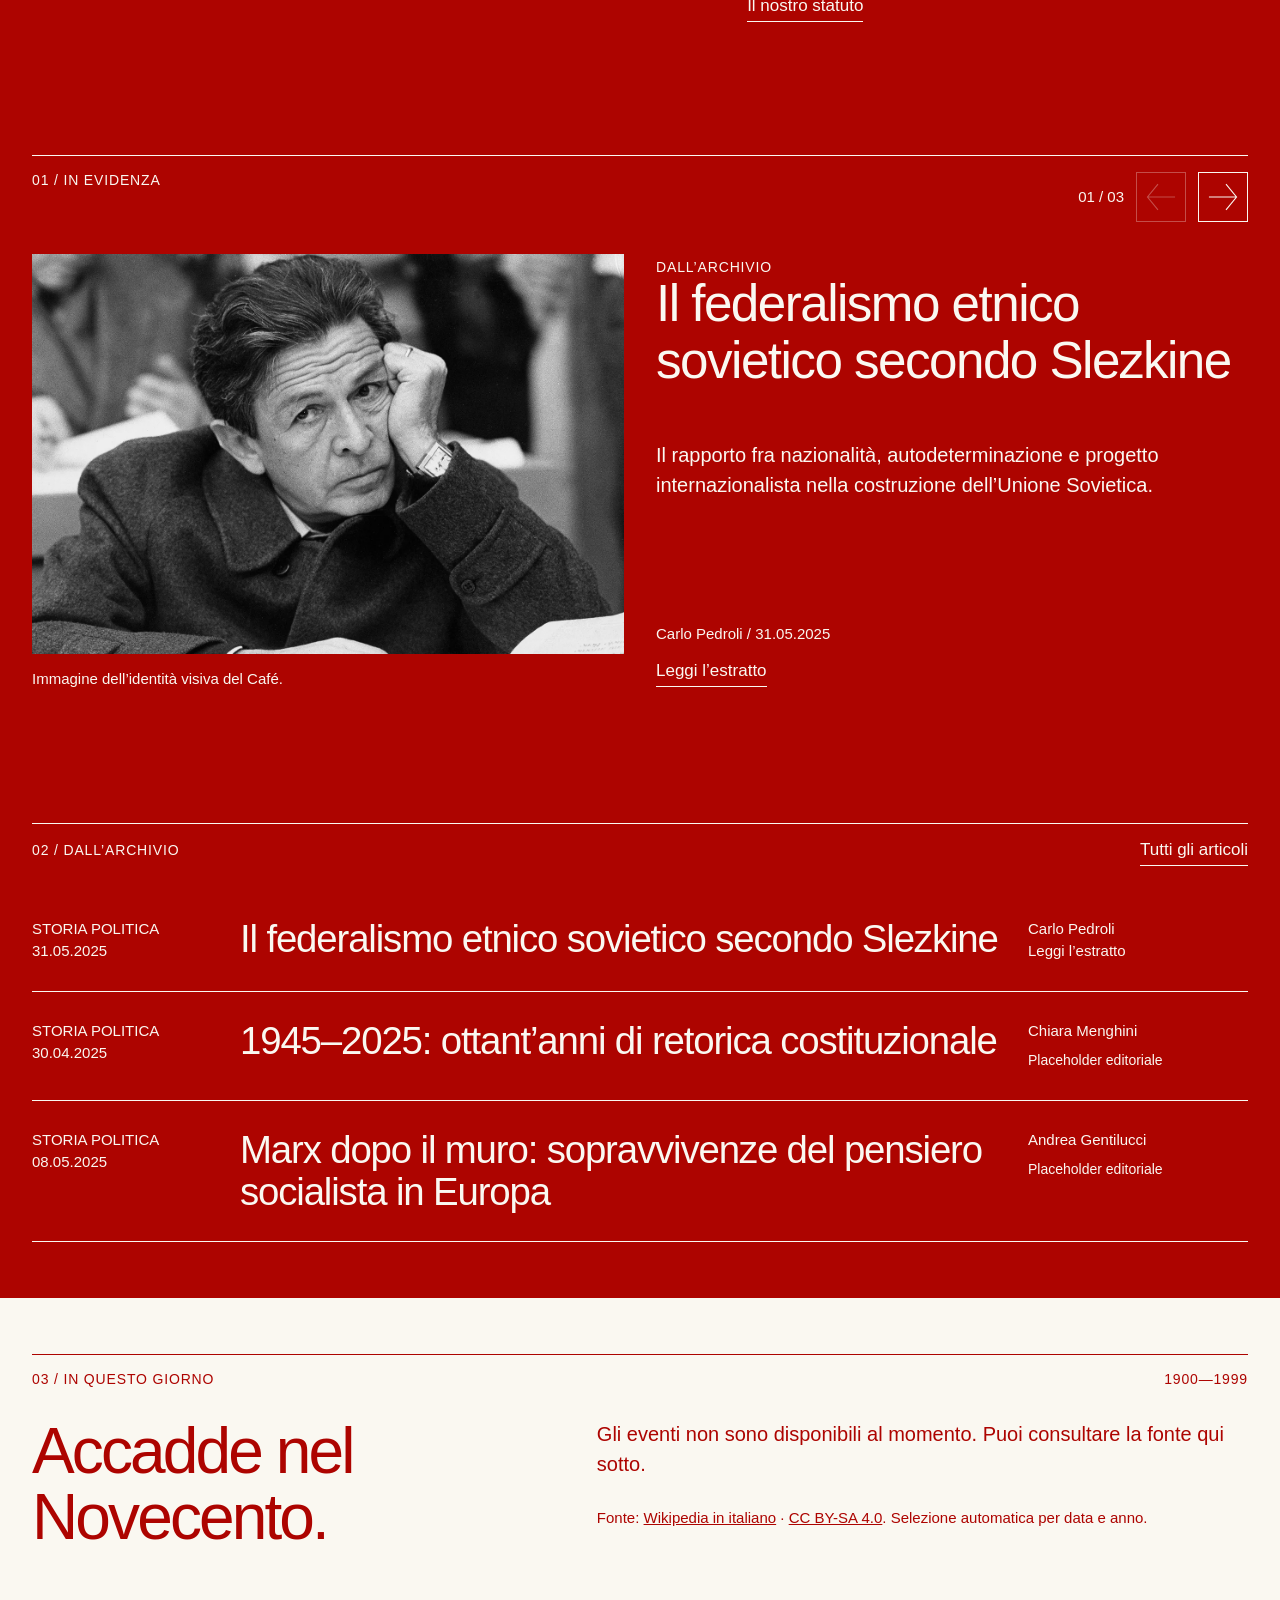
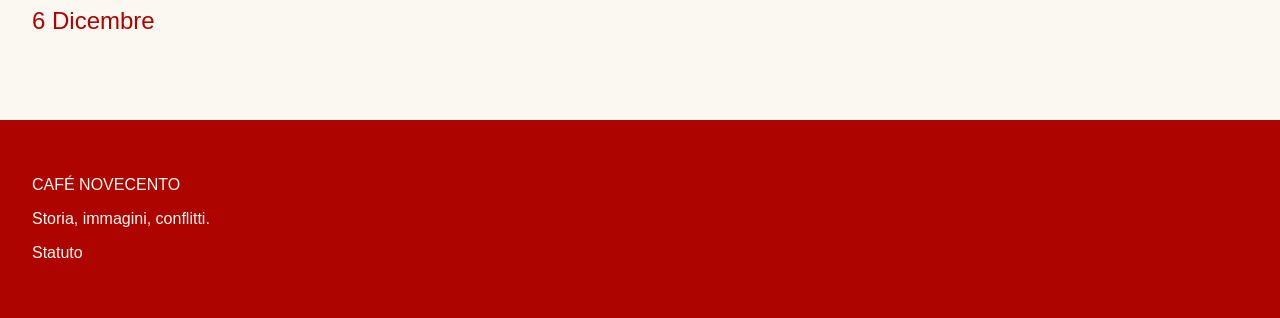
==== commit ddf94509: "Add files via upload" ====
--- a/index.html
+++ b/index.html
@@ -5,7 +5,7 @@
     <meta charset="utf-8">
     <meta name="viewport" content="width=device-width,initial-scale=1">
     <title>Home — Café Novecento</title>
-    <meta name="description"
+    <meta name="robots" content="noindex,nofollow"><meta name="description"
         content="Critica, ricerca e divulgazione storica da una prospettiva marxista, antifascista e antirazzista.">
     <link rel="stylesheet" href="style.css">
     <link rel="icon"
@@ -27,22 +27,14 @@
             </div>
         </div>
     </section>
-    <header class="masthead">
-        <div class="identity"><a class="brand" href="./">CAFÉ NOVECENTO</a>
-            <div class="descriptor">Critica e ricerca storiografica.<br>Un libero spazio di confronto.</div>
-        </div>
-        <nav class="navigation" aria-label="Navigazione principale"><a href="articoli/"><span
-                    class="num">01</span>Articoli</a><a href="media/"><span class="num">02</span>Media</a><a
-                href="manifesto/"><span class="num">03</span>Manifesto</a></nav>
-    </header>
+    <header class="masthead"><div class="identity"><a class="brand" href="./">CAFÉ NOVECENTO</a><div class="descriptor">Critica e ricerca storiografica.<br>Un libero spazio di confronto.</div></div><nav class="navigation" aria-label="Navigazione principale"><a href="./articoli/"><span class="num">01</span>Articoli</a><a href="./media/"><span class="num">02</span>Media</a><a href="./statuto/"><span class="num">03</span>Statuto</a><a href="./calendario/"><span class="num">04</span>Calendario</a></nav></header>
     <main id="contenuto">
         <section class="wrap intro">
-            <h2>Prova prova prova<br>Prendere posizione.</h2>
+            <h2>Studiare il passato.<br>Prendere posizione.</h2>
             <div>
                 <p>Café Novecento è un collettivo di critica e divulgazione storica. Studiamo il Novecento da una
                     prospettiva marxista, antifascista e antirazzista, mettendo in relazione fonti, immagini e conflitti
-                    del passato con le domande del presente.</p><a class="textlink" href="manifesto/">Il nostro
-                    manifesto</a>
+                    del passato con le domande del presente.</p><a class="textlink" href="statuto/">Il nostro statuto</a>
             </div>
         </section>
         <section class="wrap">
@@ -82,7 +74,7 @@
                     <div class="placeholder-visual"><span>02</span></div>
                     <div class="feature-copy">
                         <div><span class="eyebrow">Placeholder di layout</span>
-                            <h3>1945–2025: ottant’anni di retorica costituzionale</h3>
+                            <h3><a href="articoli/retorica-costituzionale/">1945–2025: ottant’anni di retorica costituzionale</a></h3>
                             <p>Articolo dalla bozza editoriale.</p>
                         </div><span class="meta">Chiara Menghini / 30.04.2025<br>Placeholder editoriale</span>
                     </div>
@@ -91,7 +83,7 @@
                     <div class="placeholder-visual"><span>03</span></div>
                     <div class="feature-copy">
                         <div><span class="eyebrow">Placeholder di layout</span>
-                            <h3>Marx dopo il muro: sopravvivenze del pensiero socialista in Europa</h3>
+                            <h3><a href="articoli/marx-dopo-il-muro/">Marx dopo il muro: sopravvivenze del pensiero socialista in Europa</a></h3>
                             <p>Articolo dalla bozza editoriale.</p>
                         </div><span class="meta">Andrea Gentilucci / 08.05.2025<br>Placeholder editoriale</span>
                     </div>
@@ -115,14 +107,14 @@
             <article class="article-row archive-placeholder">
                 <div class="meta">STORIA POLITICA<br>30.04.2025</div>
                 <div>
-                    <h3>1945–2025: ottant’anni di retorica costituzionale</h3>
+                    <h3><a href="articoli/retorica-costituzionale/">1945–2025: ottant’anni di retorica costituzionale</a></h3>
                 </div>
                 <div class="meta">Chiara Menghini<br><span class="draft-label">Placeholder editoriale</span></div>
             </article>
             <article class="article-row archive-placeholder">
                 <div class="meta">STORIA POLITICA<br>08.05.2025</div>
                 <div>
-                    <h3>Marx dopo il muro: sopravvivenze del pensiero socialista in Europa</h3>
+                    <h3><a href="articoli/marx-dopo-il-muro/">Marx dopo il muro: sopravvivenze del pensiero socialista in Europa</a></h3>
                 </div>
                 <div class="meta">Andrea Gentilucci<br><span class="draft-label">Placeholder editoriale</span></div>
             </article>
@@ -148,8 +140,7 @@
             </div>
         </section>
     </main>
-    <footer><a href="./">CAFÉ NOVECENTO</a><span>Storia, immagini, conflitti.</span><a href="manifesto/">Il nostro
-            manifesto</a></footer>
+    <footer><a href="./">CAFÉ NOVECENTO</a><span>Storia, immagini, conflitti.</span><a href="./statuto/">Statuto</a></footer>
     <script src="./carousel.js" defer></script>
     <script src="./today.js" defer></script>
     <script src="./motion.js" defer></script>
--- a/style.css
+++ b/style.css
@@ -985,3 +985,132 @@
   margin-top: 8px;
   font-size: 14px;
 }
+
+/* Figma web sync: shared editorial header and reading templates. */
+.navigation { grid-template-columns: repeat(4, minmax(0, 1fr)); }
+.navigation a { border-right: 0; gap: 16px; font-size: 23px; min-width: 0; }
+.brand { font-size: clamp(40px, 4.52vw, 65px); letter-spacing: -.04em; }
+.navigation .num { font-size: 12px; }
+.identity { align-items: start; }
+.descriptor { max-width: 235px; }
+.article-opening { padding: 56px 32px 64px; }
+.article-opening > a { display: inline-block; margin-bottom: 32px; }
+.article-lead { display: grid; grid-template-columns: minmax(0,640fr) minmax(0,672fr); gap: 64px; align-items: center; }
+.article-heading { display: flex; flex-direction: column; align-items: start; gap: 24px; }
+.article-heading > * { margin: 0; }
+.article-heading h1 { font-size: clamp(40px,4.45vw,64px); line-height: 1.08; letter-spacing: -.04em; }
+.article-heading .deck { font-size: 24px; line-height: 1.5; }
+.article-heading .meta { font-size: 14px; }
+.article-cover, .editorial-body figure { margin: 0; min-width: 0; }
+.article-cover img { width: 100%; aspect-ratio: 4268/2540; object-fit: cover; display: block; }
+.article-cover figcaption, .editorial-body figcaption { font-size: 13px; line-height: 1.5; margin-top: 10px; }
+.editorial-body { background: var(--paper); color: var(--ink); display: flex; flex-direction: column; align-items: center; gap: 48px; padding: 72px 32px; }
+.editorial-body > * { margin: 0; }
+.editorial-body .reading { width: min(100%,760px); }
+.editorial-body > .eyebrow { color: var(--red); font-size: 13px; }
+.editorial-body p.reading { font-size: 22px; line-height: 1.5; }
+.editorial-body h2 { font-size: 30px; line-height: 1.5; color: var(--red); letter-spacing: -.03em; }
+.editorial-body .wide { width: min(100%,1040px); }
+.editorial-body .full, .diptych { width: 100%; }
+.editorial-body figure img { width: 100%; height: auto; display: block; }
+.editorial-body figcaption { color: var(--red); }
+.diptych { display: grid; grid-template-columns: minmax(0,1fr) minmax(0,1fr); gap: 24px; }
+.diptych img { aspect-ratio: 3/2; object-fit: cover; }
+.sources { border-top: 1px solid var(--red); padding-top: 20px; }
+.sources h2 { margin-bottom: 20px; }
+.sources p { font-size: 16px; line-height: 1.5; margin: 0; }
+.continuation h3 { margin: 0; }
+.statute-intro { display: flex; flex-direction: column; align-items: start; gap: 32px; padding-block: 64px; }
+.statute-intro > * { margin: 0; }
+.statute-intro h1 { font-size: clamp(64px,8.9vw,128px); line-height: 1.1; letter-spacing: -.03em; }
+.statute-index { padding-block: 48px; }
+.statute-index > div { display: grid; grid-template-columns: repeat(3,minmax(0,1fr)); gap: 32px; margin-top: 24px; font-size: 20px; line-height: 1.45; }
+.statute-body { padding-block: 64px; display: flex; flex-direction: column; gap: 48px; }
+.statute-body > h2 { border-top: 1px solid; padding-top: 48px; font-size: 44px; margin: 0; }
+.statute-article { display: grid; grid-template-columns: 180px minmax(0,850px); gap: 64px; scroll-margin-top: 32px; }
+.statute-number { font-size: 64px; line-height: 1.1; letter-spacing: -.03em; }
+.statute-article h3 { font-size: 32px; line-height: 1.1; margin: 0 0 24px; }
+.statute-article p { color: var(--ink); font-size: 20px; line-height: 1.55; margin: 0 0 24px; }
+.statute-article p:last-child { margin-bottom: 0; }
+.calendar-intro { padding-block: 64px; }
+.calendar-intro h1 { margin-bottom: 32px; font-size: clamp(58px,8.9vw,128px); line-height: 1.1; }
+.calendar-intro p { margin-bottom: 24px; }
+.calendar-toolbar { display: flex; align-items: center; gap: 32px; margin-bottom: 24px; }
+.calendar-toolbar h2 { flex: 1; margin: 0; font-size: 44px; line-height: 1.2; letter-spacing: -.03em; }
+.calendar-toolbar button { background: none; color: inherit; border: 0; padding: 0; display: grid; place-items: center; min-height: 44px; min-width: 44px; }
+.calendar-toolbar img { display: block; }
+.calendar-weekdays, .calendar-days { display: grid; grid-template-columns: repeat(7,minmax(0,1fr)); }
+.calendar-weekdays { margin-bottom: 16px; font-size: 12px; text-align: center; }
+.calendar-days { border-top: 1px solid; border-left: 1px solid; }
+.calendar-cell { min-width: 0; min-height: 116px; padding: 16px 12px; border-bottom: 1px solid; border-right: 1px solid; font-size: 24px; }
+.calendar-cell a { display: flex; flex-direction: column; gap: 14px; height: 100%; }
+.calendar-cell small { font-size: 12px; line-height: 1.4; }
+.calendar-cell.has-event { background: var(--red); color: var(--paper); }
+.calendar-cell.has-event a { margin: -16px -12px; padding: 16px 12px; min-height: 116px; }
+.calendar-legend { margin: 24px 0 0; font-size: 12px; }
+.agenda .section-heading h2 { font-size: 14px; line-height: 1.45; letter-spacing: .06em; margin: 0; }
+.agenda-row { display: grid; grid-template-columns: 220px minmax(0,1fr); gap: 32px; padding: 32px 0; border-top: 1px solid; scroll-margin-top: 24px; }
+.agenda-row time { font-size: 44px; line-height: 1.1; letter-spacing: -.04em; }
+.agenda-row h3 { font-size: 40px; margin: 14px 0; }
+.agenda-row p { font-size: 18px; margin-bottom: 14px; }
+.agenda-row .meta { font-size: 16px; }
+.event-opening { display: flex; flex-direction: column; align-items: start; gap: 32px; padding-block: 56px 64px; }
+.event-opening > * { margin: 0; }
+.event-meta { display: flex; gap: 64px; font-size: 20px; }
+.event-body { padding-block: 72px; }
+.event-body > * { max-width: 850px; margin-left: auto; margin-right: auto; }
+.event-body h2 { font-size: 44px; }
+.event-body p { color: var(--ink); }
+.event-body h3 { font-size: 30px; }
+.event-body hr { margin-block: 40px; border: 0; border-top: 1px solid; }
+.event-body .textlink { display: block; width: fit-content; margin-top: 48px; }
+@media(max-width:760px) {
+ .navigation a { flex-direction: column; align-items: start; gap: 4px; font-size: 13px; padding: 12px 8px; }
+ .navigation .num { font-size: 11px; }
+ .brand { font-size: clamp(28px,10.25vw,40px); white-space: nowrap; }
+ .identity { padding-bottom: 24px; }
+ .article-opening { padding: 32px 20px 40px; }
+ .article-lead { grid-template-columns: minmax(0,1fr); gap: 28px; }
+ .article-heading h1 { font-size: 40px; }
+ .article-heading .deck { font-size: 20px; }
+ .article-cover figcaption, .editorial-body figcaption { font-size: 12px; }
+ .editorial-body { padding: 40px 20px; gap: 32px; }
+ .editorial-body p.reading { font-size: 19px; }
+ .editorial-body h2 { font-size: 26px; }
+ .diptych { grid-template-columns: minmax(0,1fr); gap: 24px; }
+ .statute-intro { padding-block: 40px; }
+ .statute-index { padding-block: 32px; }
+ .statute-index > div { grid-template-columns: 1fr; gap: 16px; font-size: 18px; }
+ .statute-body { padding-block: 40px; gap: 32px; }
+ .statute-body > h2 { padding-top: 32px; font-size: 28px; }
+ .statute-article { grid-template-columns: 1fr; gap: 16px; }
+ .statute-number { font-size: 40px; }
+ .statute-article h3 { font-size: 26px; }
+ .statute-article p { font-size: 18px; }
+ .calendar-intro { padding-block: 40px; }
+ .calendar-intro h1 { font-size: 56px; }
+ .calendar-toolbar { gap: 12px; }
+ .calendar-toolbar h2 { font-size: 26px; }
+ .calendar-toolbar button { min-width: 28px; }
+ .calendar-weekdays { font-size: 10px; }
+ .calendar-cell { min-height: 64px; padding: 12px 4px; font-size: 18px; text-align: center; }
+ .calendar-cell small { display: none; }
+ .calendar-cell.has-event a { margin: -12px -4px; padding: 12px 4px; min-height: 64px; }
+ .calendar-legend { font-size: 11px; }
+ .agenda-row { grid-template-columns: 1fr; gap: 16px; padding-block: 24px; }
+ .agenda-row time { font-size: 28px; }
+ .agenda-row h3 { font-size: 32px; }
+ .event-opening { padding-block: 32px 40px; }
+ .event-opening h1 { font-size: 56px; }
+ .event-meta { flex-direction: column; gap: 12px; font-size: 18px; }
+ .event-body { padding-block: 40px; }
+ .event-body h2 { font-size: 32px; }
+}
+@media(max-width:360px) { .navigation a { font-size: 12px; padding-inline: 4px; } .article-heading h1 { font-size: 36px; } }
+.article-cover img[src$="archive-train.png"] { aspect-ratio: 1500/1072; }
+.article-cover img[src$="archive-formation.png"] { aspect-ratio: 3000/2084; }
+.navigation a[aria-current="page"] { background: transparent; color: inherit; }
+footer { flex-direction: column; align-items: start; gap: 16px; padding-block: 56px; }
+@media(max-width:760px) { footer { padding-block:40px; } }
+.brand { font-weight: 500; }
+@media(max-width:760px) { .brand { font-size: clamp(28px,9.5vw,40px); } }
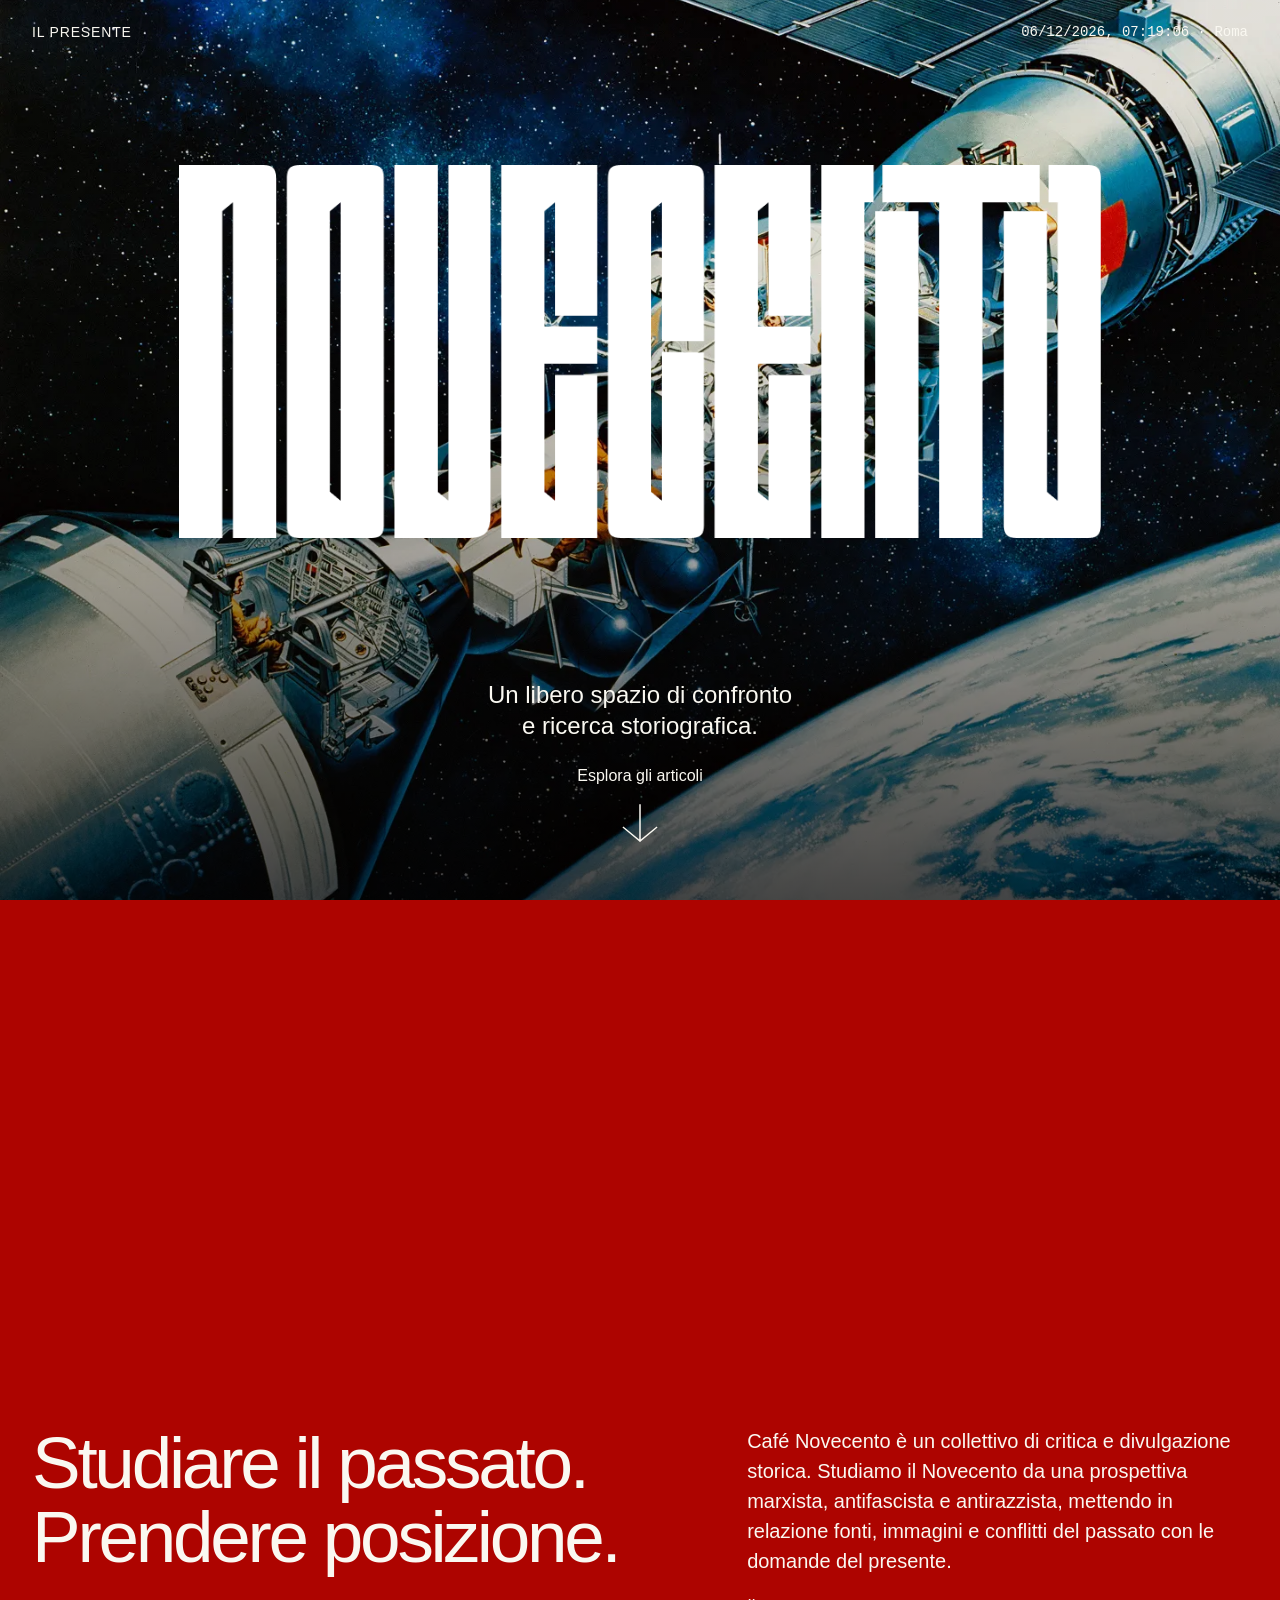
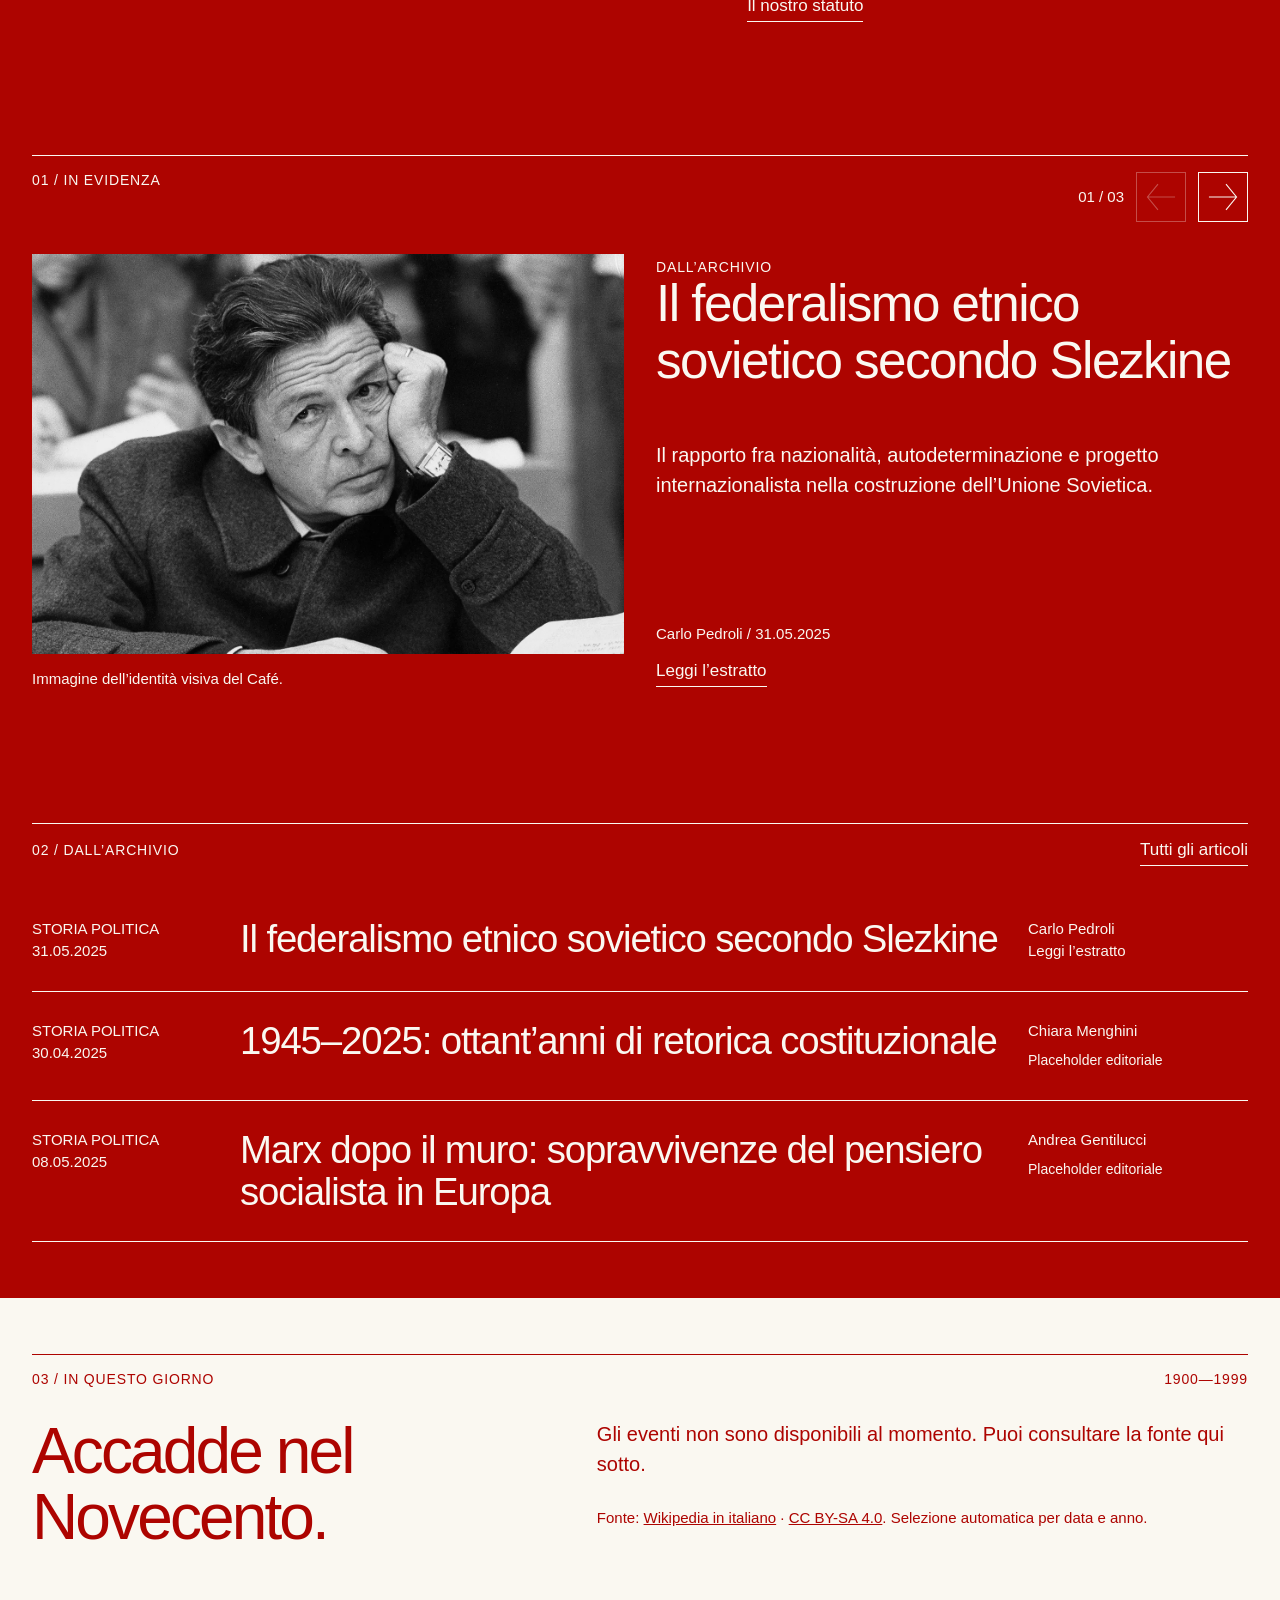
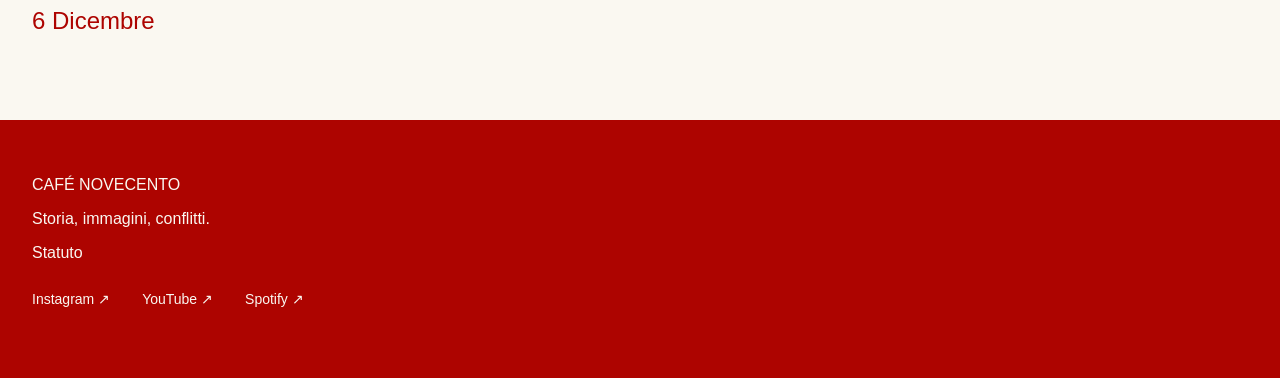
==== commit 8aff1e76: "Add Instagram, YouTube and Spotify links to all page footers" ====
--- a/index.html
+++ b/index.html
@@ -140,7 +140,7 @@
             </div>
         </section>
     </main>
-    <footer><a href="./">CAFÉ NOVECENTO</a><span>Storia, immagini, conflitti.</span><a href="./statuto/">Statuto</a></footer>
+    <footer><a href="./">CAFÉ NOVECENTO</a><span>Storia, immagini, conflitti.</span><a href="./statuto/">Statuto</a><nav class="footer-socials" aria-label="Seguici sui social"><a href="https://www.instagram.com/cafenovecentopodcast/" target="_blank" rel="noopener noreferrer">Instagram ↗</a><a href="https://www.youtube.com/@cafenovecento8750" target="_blank" rel="noopener noreferrer">YouTube ↗</a><a href="https://open.spotify.com/show/01ou6XfvmxcapPw5V8vCJm?si=36b097e462dc4ff6" target="_blank" rel="noopener noreferrer">Spotify ↗</a></nav></footer>
     <script src="./carousel.js" defer></script>
     <script src="./today.js" defer></script>
     <script src="./motion.js" defer></script>
--- a/style.css
+++ b/style.css
@@ -1114,3 +1114,8 @@
 @media(max-width:760px) { footer { padding-block:40px; } }
 .brand { font-weight: 500; }
 @media(max-width:760px) { .brand { font-size: clamp(28px,9.5vw,40px); } }
+
+/* Social links, aligned with the Figma footer. */
+.footer-socials { display: flex; flex-wrap: wrap; gap: 12px 32px; font-size: 14px; line-height: 1.5; }
+.footer-socials a { display: inline-flex; align-items: center; min-height: 44px; }
+@media (max-width:760px) { .footer-socials { column-gap: 20px; } }
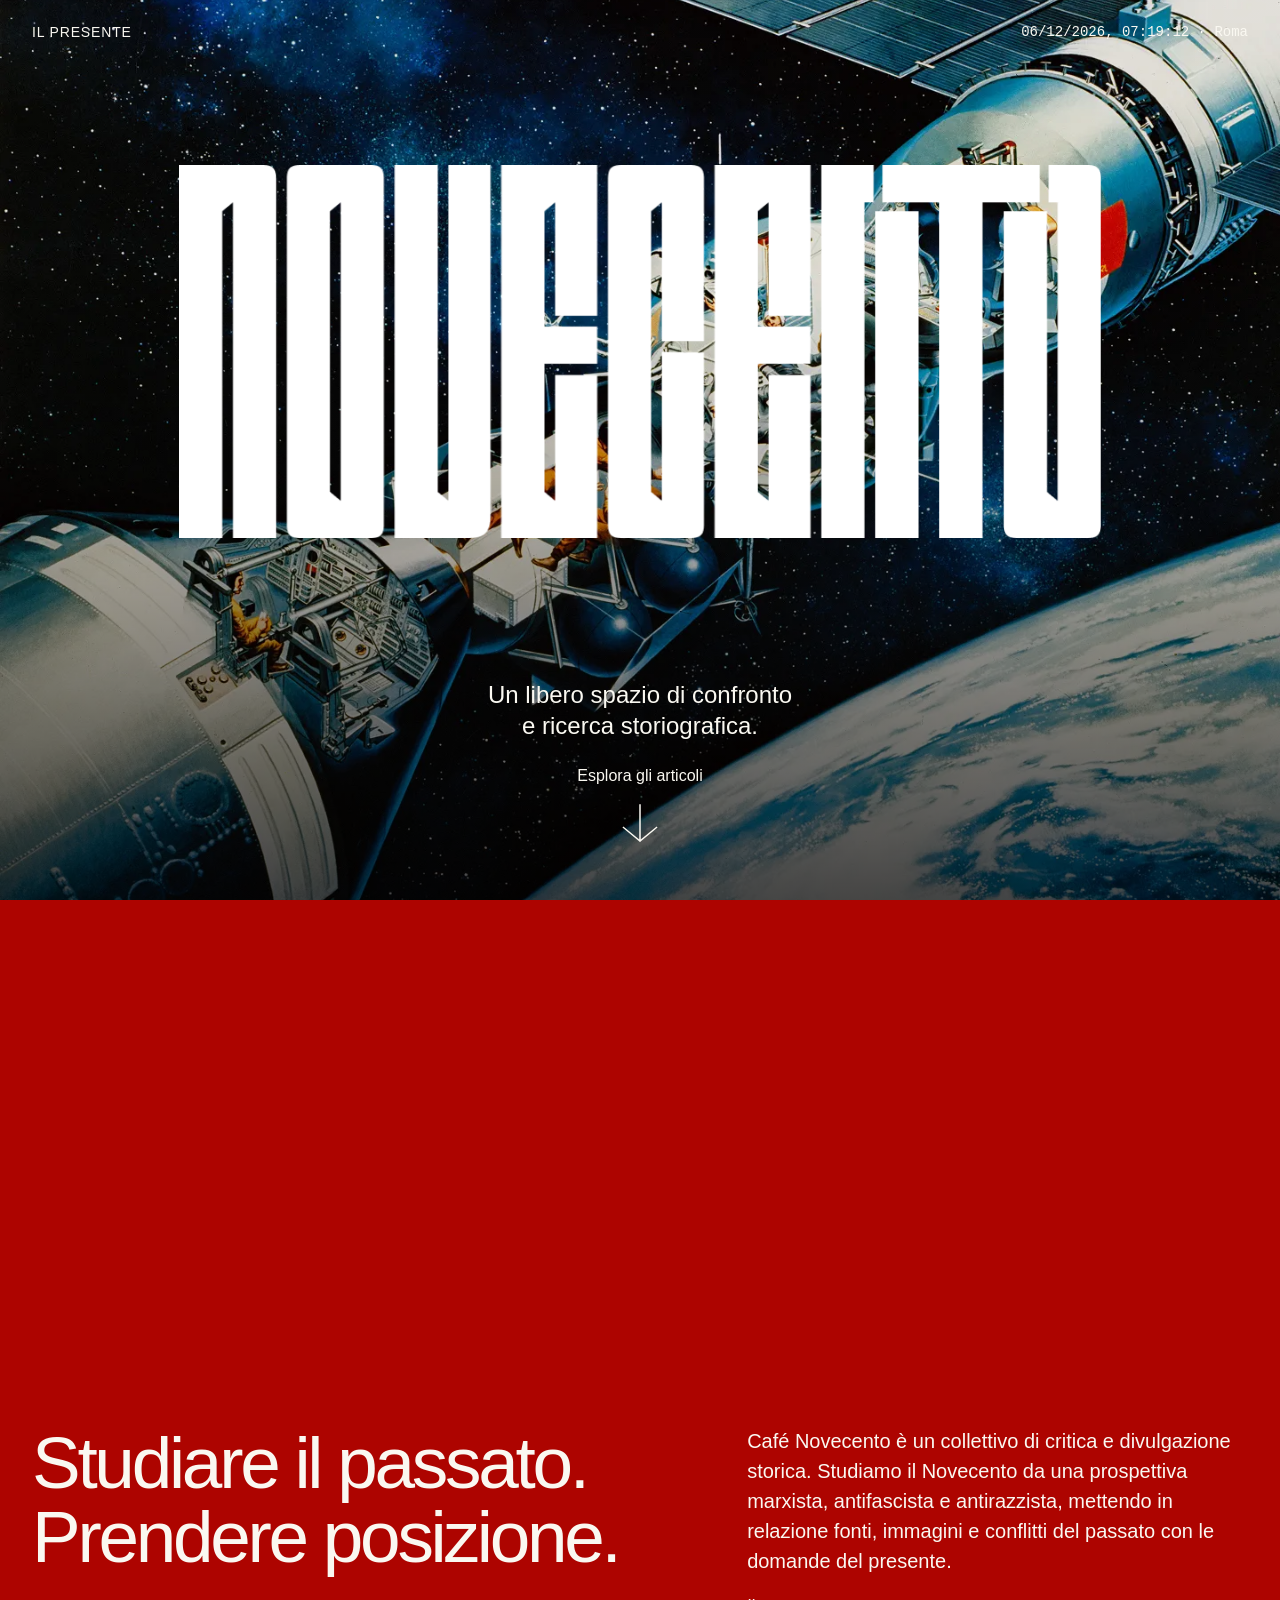
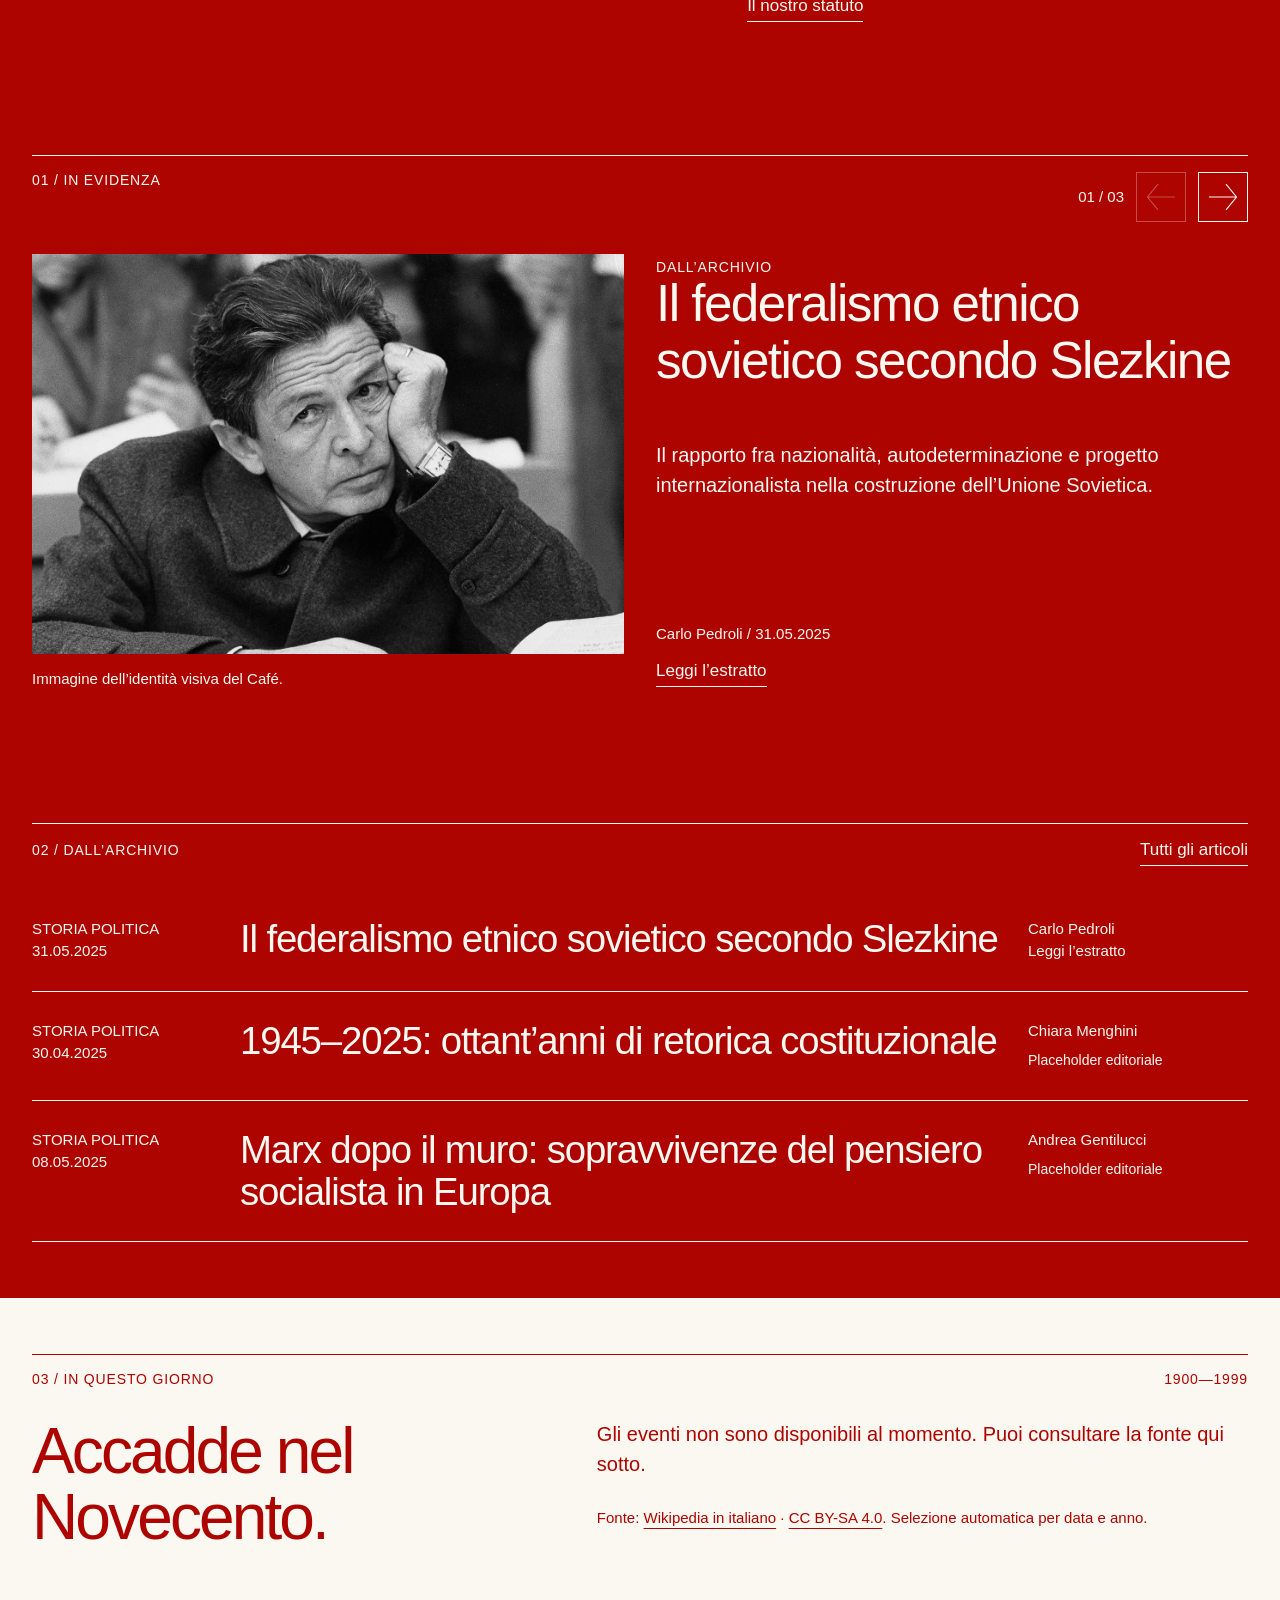
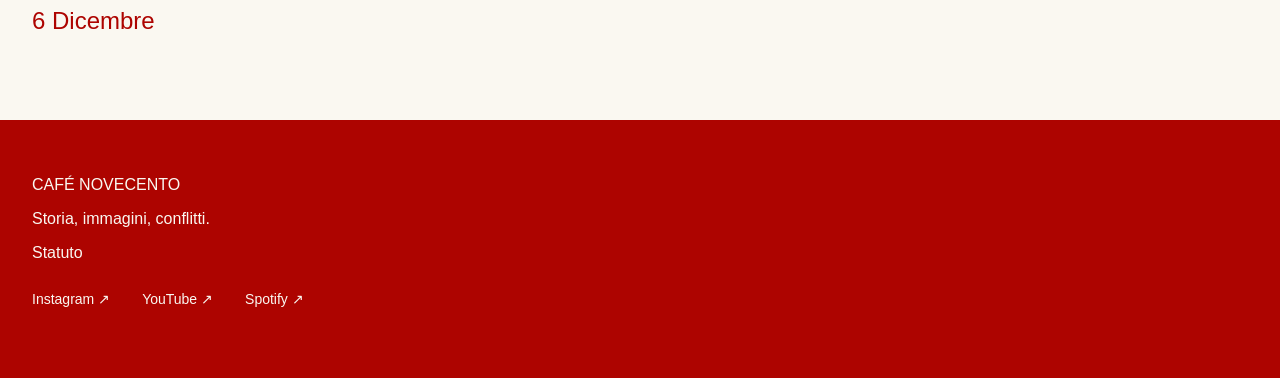
==== commit 4a8a17ee: "Refresh cached motion assets and start logo entrance after image load" ====
--- a/index.html
+++ b/index.html
@@ -7,10 +7,10 @@
     <title>Home — Café Novecento</title>
     <meta name="robots" content="noindex,nofollow"><meta name="description"
         content="Critica, ricerca e divulgazione storica da una prospettiva marxista, antifascista e antirazzista.">
-    <link rel="stylesheet" href="style.css">
+    <link rel="stylesheet" href="style.css?v=motion-2">
     <link rel="icon"
         href="data:image/svg+xml,%3Csvg xmlns='http://www.w3.org/2000/svg' viewBox='0 0 32 32'%3E%3Cpath fill='%23ad0400' d='M0 0h32v32H0z'/%3E%3Ctext x='3' y='22' fill='white' font-family='Arial' font-weight='bold' font-size='15'%3E900%3C/text%3E%3C/svg%3E">
-</head>
+<script>document.documentElement.classList.add("js-motion");</script></head>
 
 <body class="home-motion"><a class="skip" href="#contenuto">Vai ai contenuti</a>
     <section class="splash" aria-label="Café Novecento">
@@ -141,9 +141,9 @@
         </section>
     </main>
     <footer><a href="./">CAFÉ NOVECENTO</a><span>Storia, immagini, conflitti.</span><a href="./statuto/">Statuto</a><nav class="footer-socials" aria-label="Seguici sui social"><a href="https://www.instagram.com/cafenovecentopodcast/" target="_blank" rel="noopener noreferrer">Instagram ↗</a><a href="https://www.youtube.com/@cafenovecento8750" target="_blank" rel="noopener noreferrer">YouTube ↗</a><a href="https://open.spotify.com/show/01ou6XfvmxcapPw5V8vCJm?si=36b097e462dc4ff6" target="_blank" rel="noopener noreferrer">Spotify ↗</a></nav></footer>
-    <script src="./carousel.js" defer></script>
+    <script src="./carousel.js?v=motion-2" defer></script>
     <script src="./today.js" defer></script>
-    <script src="./motion.js" defer></script>
+    <script src="./motion.js?v=motion-2" defer></script>
 </body>
 
 </html>
--- a/style.css
+++ b/style.css
@@ -1119,3 +1119,29 @@
 .footer-socials { display: flex; flex-wrap: wrap; gap: 12px 32px; font-size: 14px; line-height: 1.5; }
 .footer-socials a { display: inline-flex; align-items: center; min-height: 44px; }
 @media (max-width:760px) { .footer-socials { column-gap: 20px; } }
+
+/* Shared motion language: gentle acceleration and deceleration. */
+:root { --motion-ease: cubic-bezier(.65, 0, .35, 1); }
+html { scroll-behavior: auto; }
+a, button {
+ transition: color 280ms var(--motion-ease), background-color 280ms var(--motion-ease),
+ border-color 280ms var(--motion-ease), opacity 280ms var(--motion-ease),
+ text-decoration-color 280ms var(--motion-ease), transform 280ms var(--motion-ease);
+}
+a { text-decoration-line: underline; text-decoration-color: transparent; text-underline-offset: 5px; }
+a:hover { text-decoration-color: currentColor; }
+.navigation a { transition: background-color 280ms var(--motion-ease), color 280ms var(--motion-ease), padding 280ms var(--motion-ease); }
+.home-motion.motion-enabled .masthead { transition: transform 450ms var(--motion-ease), opacity 450ms var(--motion-ease); }
+.splash h1 img { transform-origin: center; }
+@media (prefers-reduced-motion: no-preference) {
+ .js-motion .splash h1 img:not(.logo-ready) { opacity: 0; transform: scale(1.12); }
+ .splash h1 img.logo-ready { animation: logo-arrival 1400ms var(--motion-ease) both; }
+}
+@keyframes logo-arrival { from { transform: scale(1.12); opacity: 0; } to { transform: scale(1); opacity: 1; } }
+.carousel-controls button:not(:disabled):hover, .calendar-toolbar button:hover { background: var(--paper); color: var(--red); }
+.footer-socials a:hover { opacity: .75; }
+.feature-track { scroll-behavior: auto; }
+@media (prefers-reduced-motion: reduce) {
+ .splash h1 img { animation: none; opacity: 1; transform: none; }
+ a, button, .navigation a, .home-motion.motion-enabled .masthead { transition: none; }
+}
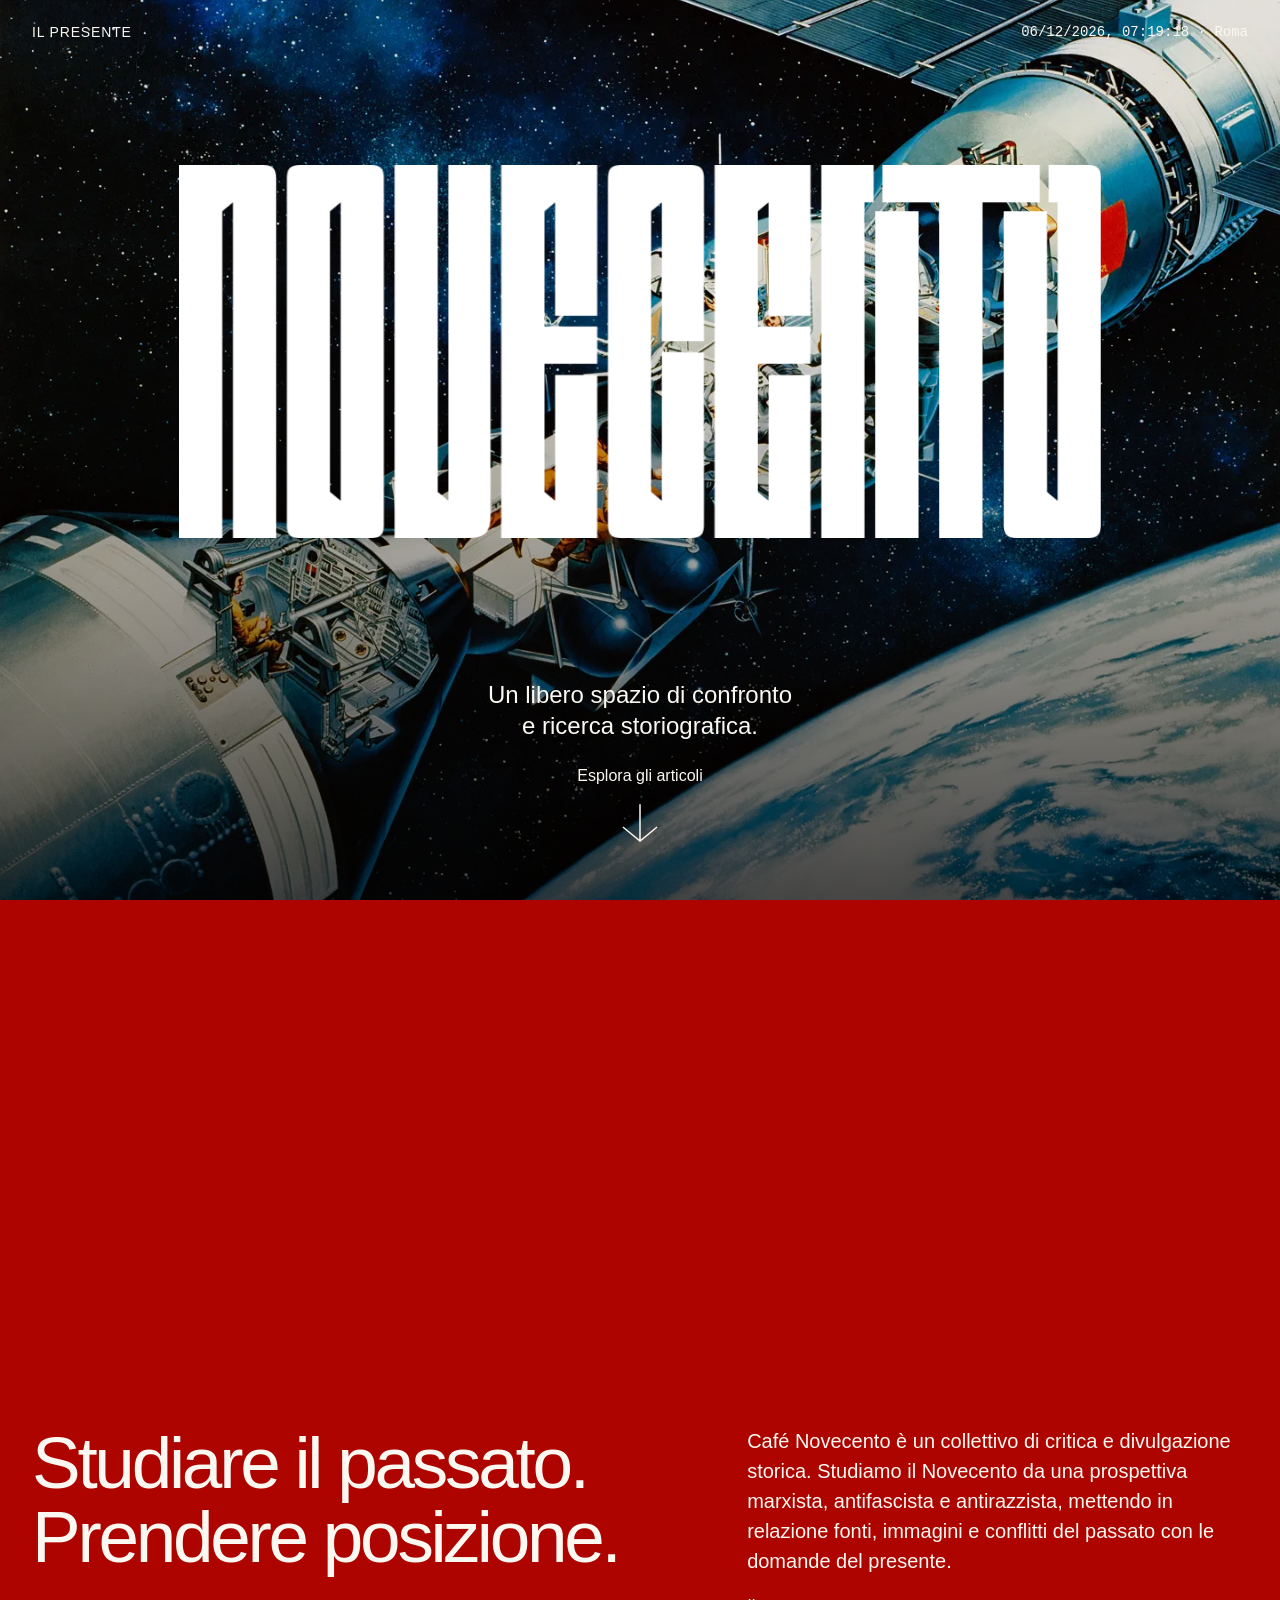
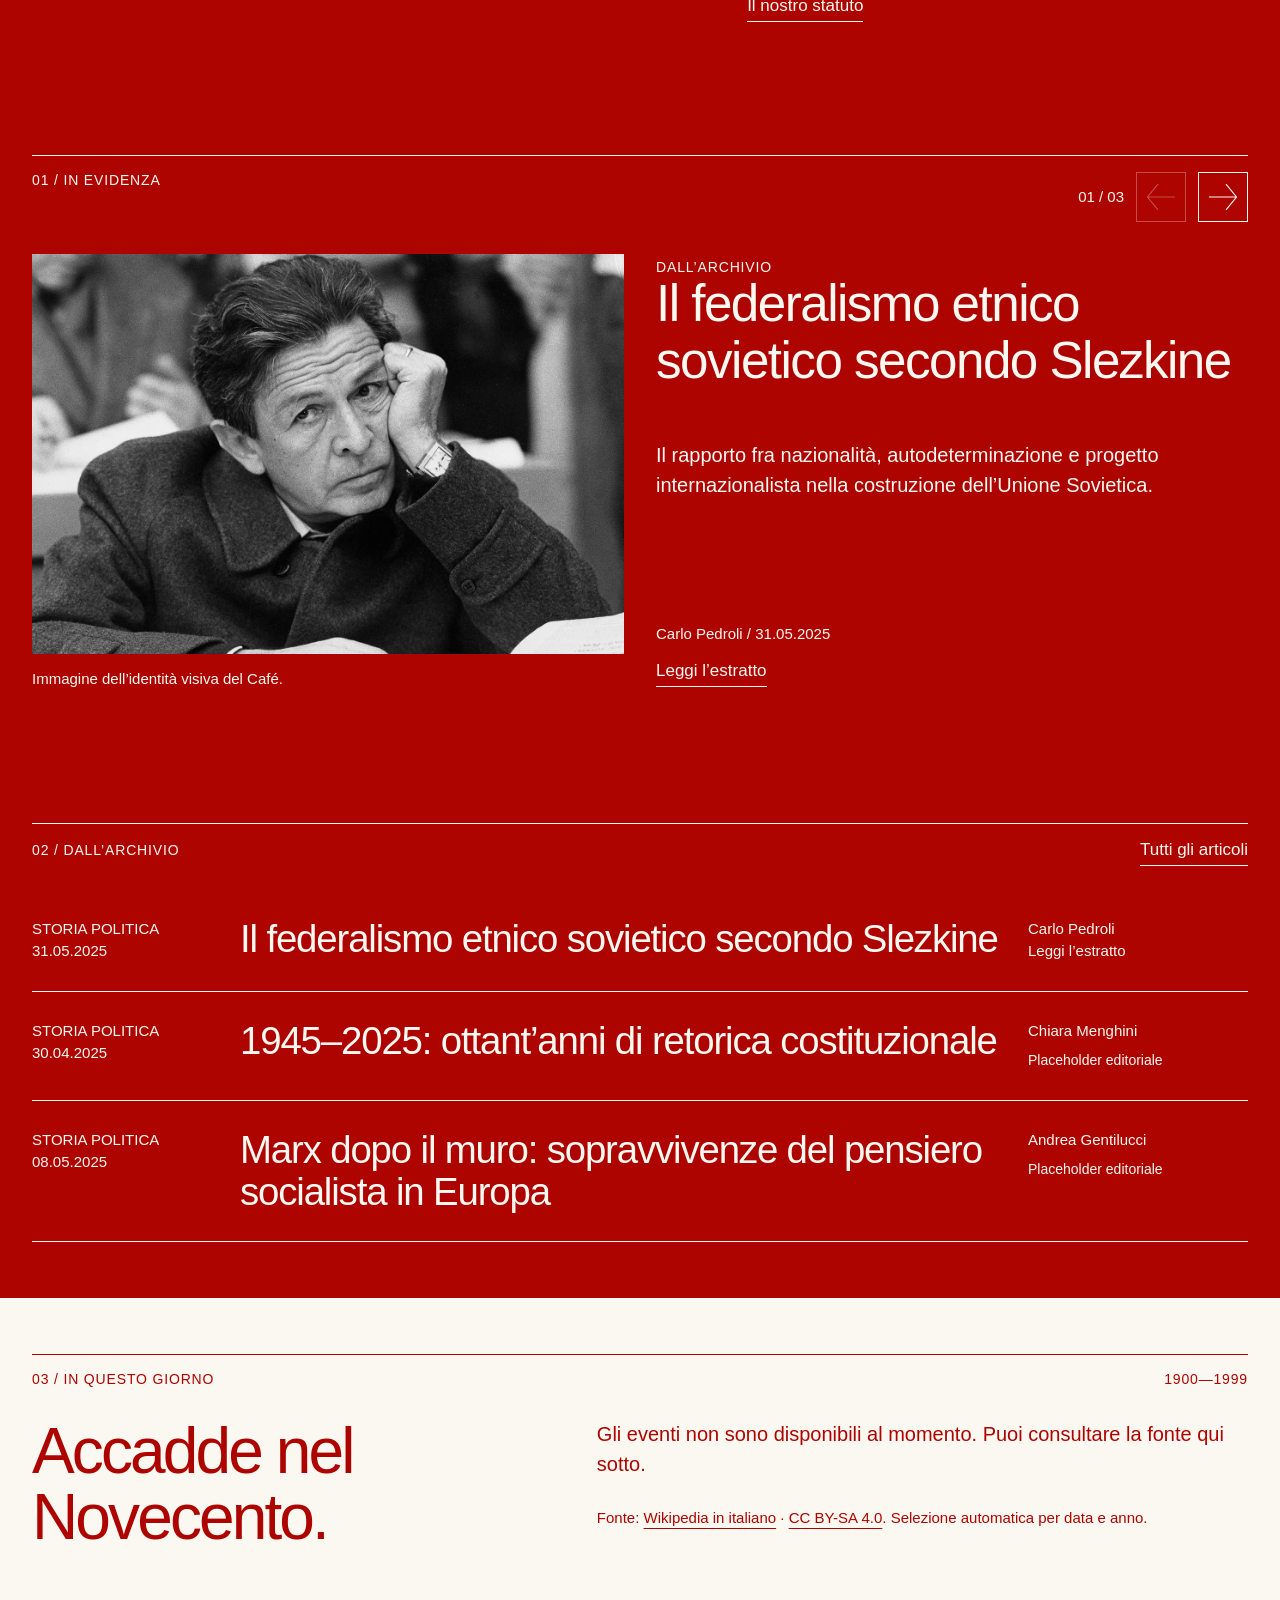
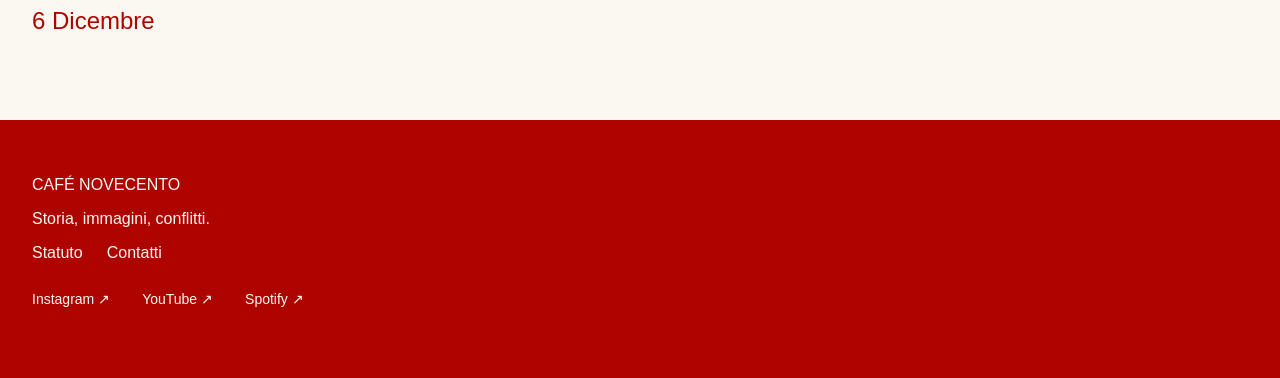
==== commit f4d6f870: "Add contact page with social channels and mailto form" ====
--- a/index.html
+++ b/index.html
@@ -7,7 +7,7 @@
     <title>Home — Café Novecento</title>
     <meta name="robots" content="noindex,nofollow"><meta name="description"
         content="Critica, ricerca e divulgazione storica da una prospettiva marxista, antifascista e antirazzista.">
-    <link rel="stylesheet" href="style.css?v=motion-2">
+    <link rel="stylesheet" href="style.css?v=contacts-1">
     <link rel="icon"
         href="data:image/svg+xml,%3Csvg xmlns='http://www.w3.org/2000/svg' viewBox='0 0 32 32'%3E%3Cpath fill='%23ad0400' d='M0 0h32v32H0z'/%3E%3Ctext x='3' y='22' fill='white' font-family='Arial' font-weight='bold' font-size='15'%3E900%3C/text%3E%3C/svg%3E">
 <script>document.documentElement.classList.add("js-motion");</script></head>
@@ -140,7 +140,7 @@
             </div>
         </section>
     </main>
-    <footer><a href="./">CAFÉ NOVECENTO</a><span>Storia, immagini, conflitti.</span><a href="./statuto/">Statuto</a><nav class="footer-socials" aria-label="Seguici sui social"><a href="https://www.instagram.com/cafenovecentopodcast/" target="_blank" rel="noopener noreferrer">Instagram ↗</a><a href="https://www.youtube.com/@cafenovecento8750" target="_blank" rel="noopener noreferrer">YouTube ↗</a><a href="https://open.spotify.com/show/01ou6XfvmxcapPw5V8vCJm?si=36b097e462dc4ff6" target="_blank" rel="noopener noreferrer">Spotify ↗</a></nav></footer>
+    <footer><a href="./">CAFÉ NOVECENTO</a><span>Storia, immagini, conflitti.</span><nav class="footer-pages" aria-label="Informazioni"><a href="./statuto/">Statuto</a><a href="./contatti/">Contatti</a></nav><nav class="footer-socials" aria-label="Seguici sui social"><a href="https://www.instagram.com/cafenovecentopodcast/" target="_blank" rel="noopener noreferrer">Instagram ↗</a><a href="https://www.youtube.com/@cafenovecento8750" target="_blank" rel="noopener noreferrer">YouTube ↗</a><a href="https://open.spotify.com/show/01ou6XfvmxcapPw5V8vCJm?si=36b097e462dc4ff6" target="_blank" rel="noopener noreferrer">Spotify ↗</a></nav></footer>
     <script src="./carousel.js?v=motion-2" defer></script>
     <script src="./today.js" defer></script>
     <script src="./motion.js?v=motion-2" defer></script>
--- a/style.css
+++ b/style.css
@@ -1145,3 +1145,31 @@
  .splash h1 img { animation: none; opacity: 1; transform: none; }
  a, button, .navigation a, .home-motion.motion-enabled .masthead { transition: none; }
 }
+
+/* Contact page */
+.contact-intro { max-width: 1100px; padding-bottom: 64px; }
+.contact-layout { display:grid; grid-template-columns:minmax(0,1fr) minmax(0,1fr); gap:64px; padding-block:64px; }
+.contact-layout h2 { margin-top:24px; }
+.contact-email { display:inline-block; font-size:clamp(18px,2vw,28px); overflow-wrap:anywhere; margin-bottom:24px; text-decoration-color:currentColor; }
+.contact-layout .meta { max-width:480px; }
+#contact-form { display:flex; flex-direction:column; gap:24px; min-width:0; }
+#contact-form label { display:flex; flex-direction:column; gap:10px; font-size:16px; }
+#contact-form input, #contact-form textarea { width:100%; border:1px solid var(--red); border-radius:0; background:transparent; color:var(--ink); font:inherit; padding:14px; }
+#contact-form textarea { resize:vertical; min-height:180px; }
+#contact-form input:focus-visible, #contact-form textarea:focus-visible { outline:2px solid var(--red); outline-offset:3px; }
+.contact-submit { background:var(--red); color:var(--paper); border:1px solid var(--red); border-radius:0; padding:16px 24px; text-align:left; align-self:start; }
+.contact-submit:hover { background:var(--paper); color:var(--red); }
+#contact-status { margin:0; }
+.contact-channel-grid { display:grid; grid-template-columns:repeat(3,minmax(0,1fr)); gap:32px; }
+.contact-channel-grid article { display:flex; flex-direction:column; align-items:start; border-top:1px solid; padding-top:24px; gap:24px; }
+.contact-channel-grid h3, .contact-channel-grid p { margin:0; }
+.contact-channel-grid .textlink { margin-top:auto; }
+.contact-channels h2 { margin-bottom:48px; }
+.footer-pages { display:flex; flex-wrap:wrap; gap:24px; }
+@media(max-width:760px) {
+ .contact-intro { padding-bottom:40px; }
+ .contact-layout { grid-template-columns:1fr; gap:40px; padding-block:40px; }
+ .contact-channel-grid { grid-template-columns:1fr; gap:40px; }
+ .contact-channels h2 { margin-bottom:32px; }
+ .contact-submit { width:100%; }
+}
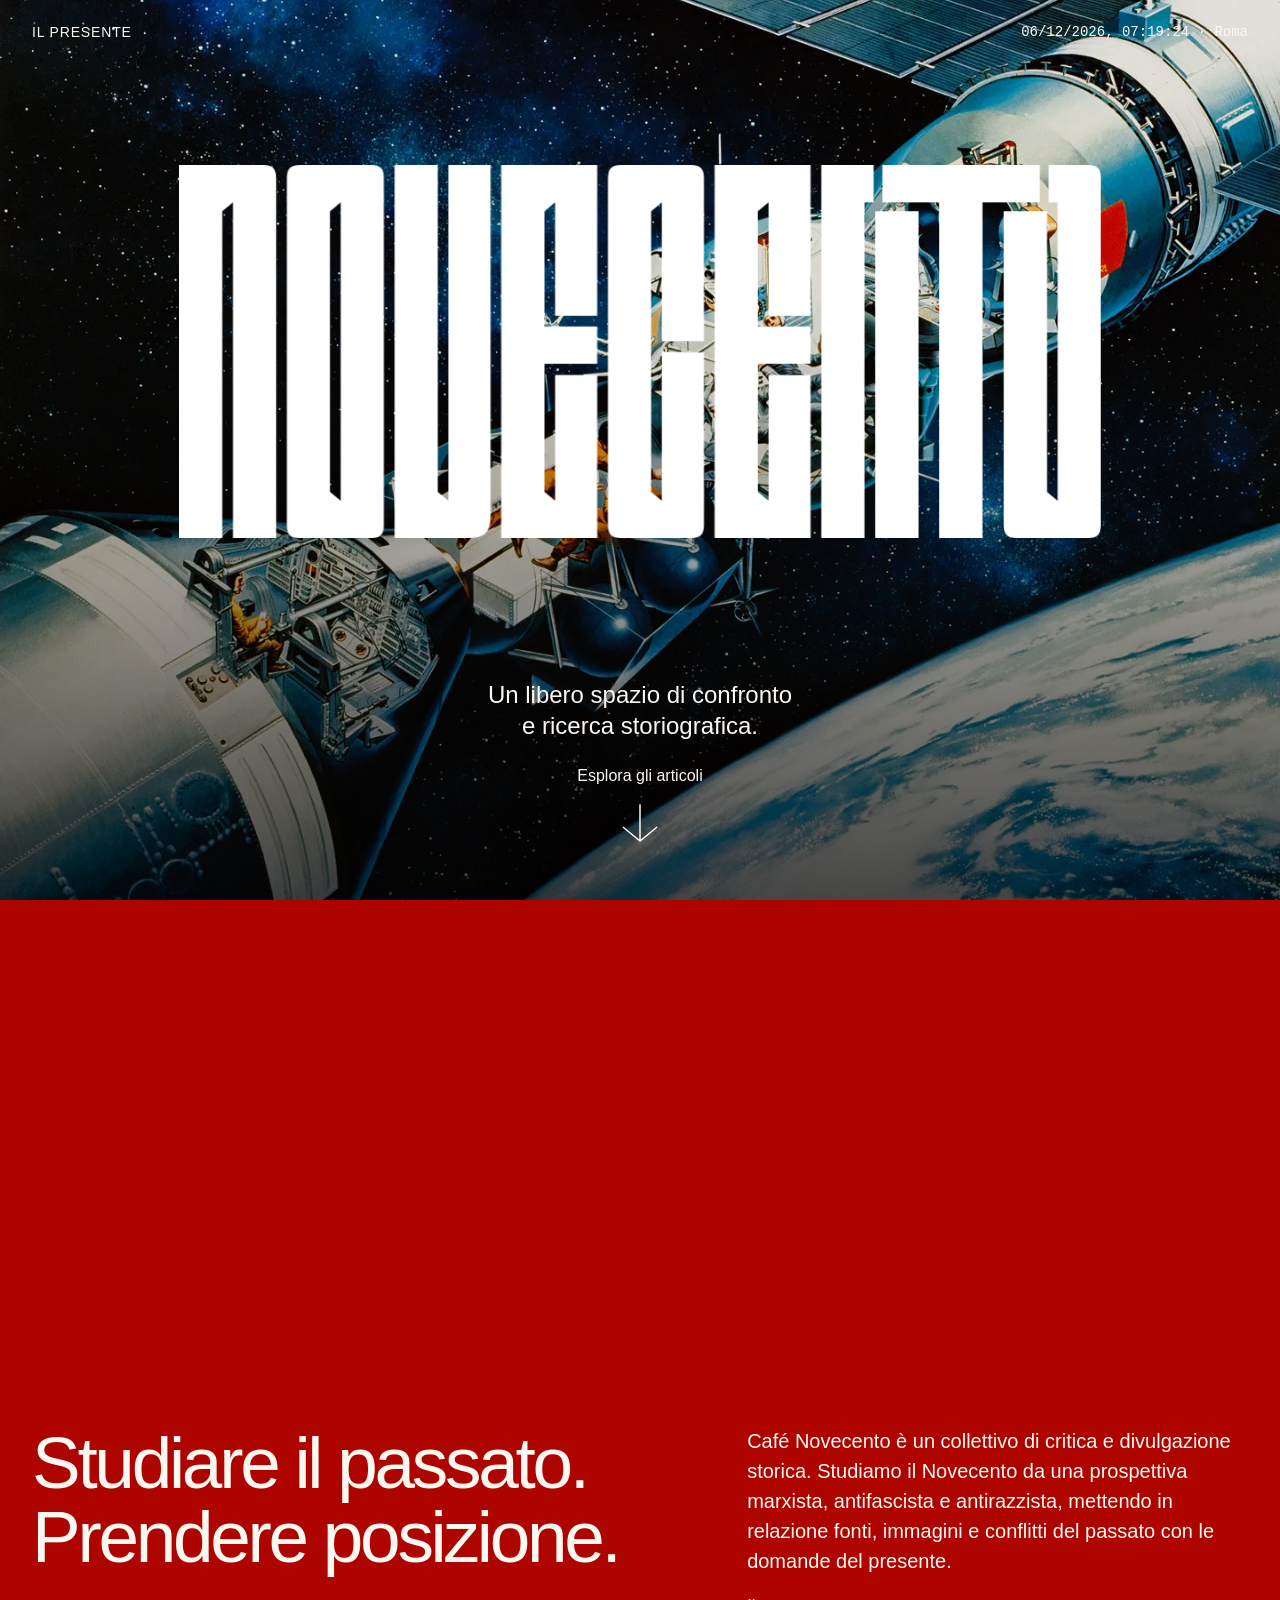
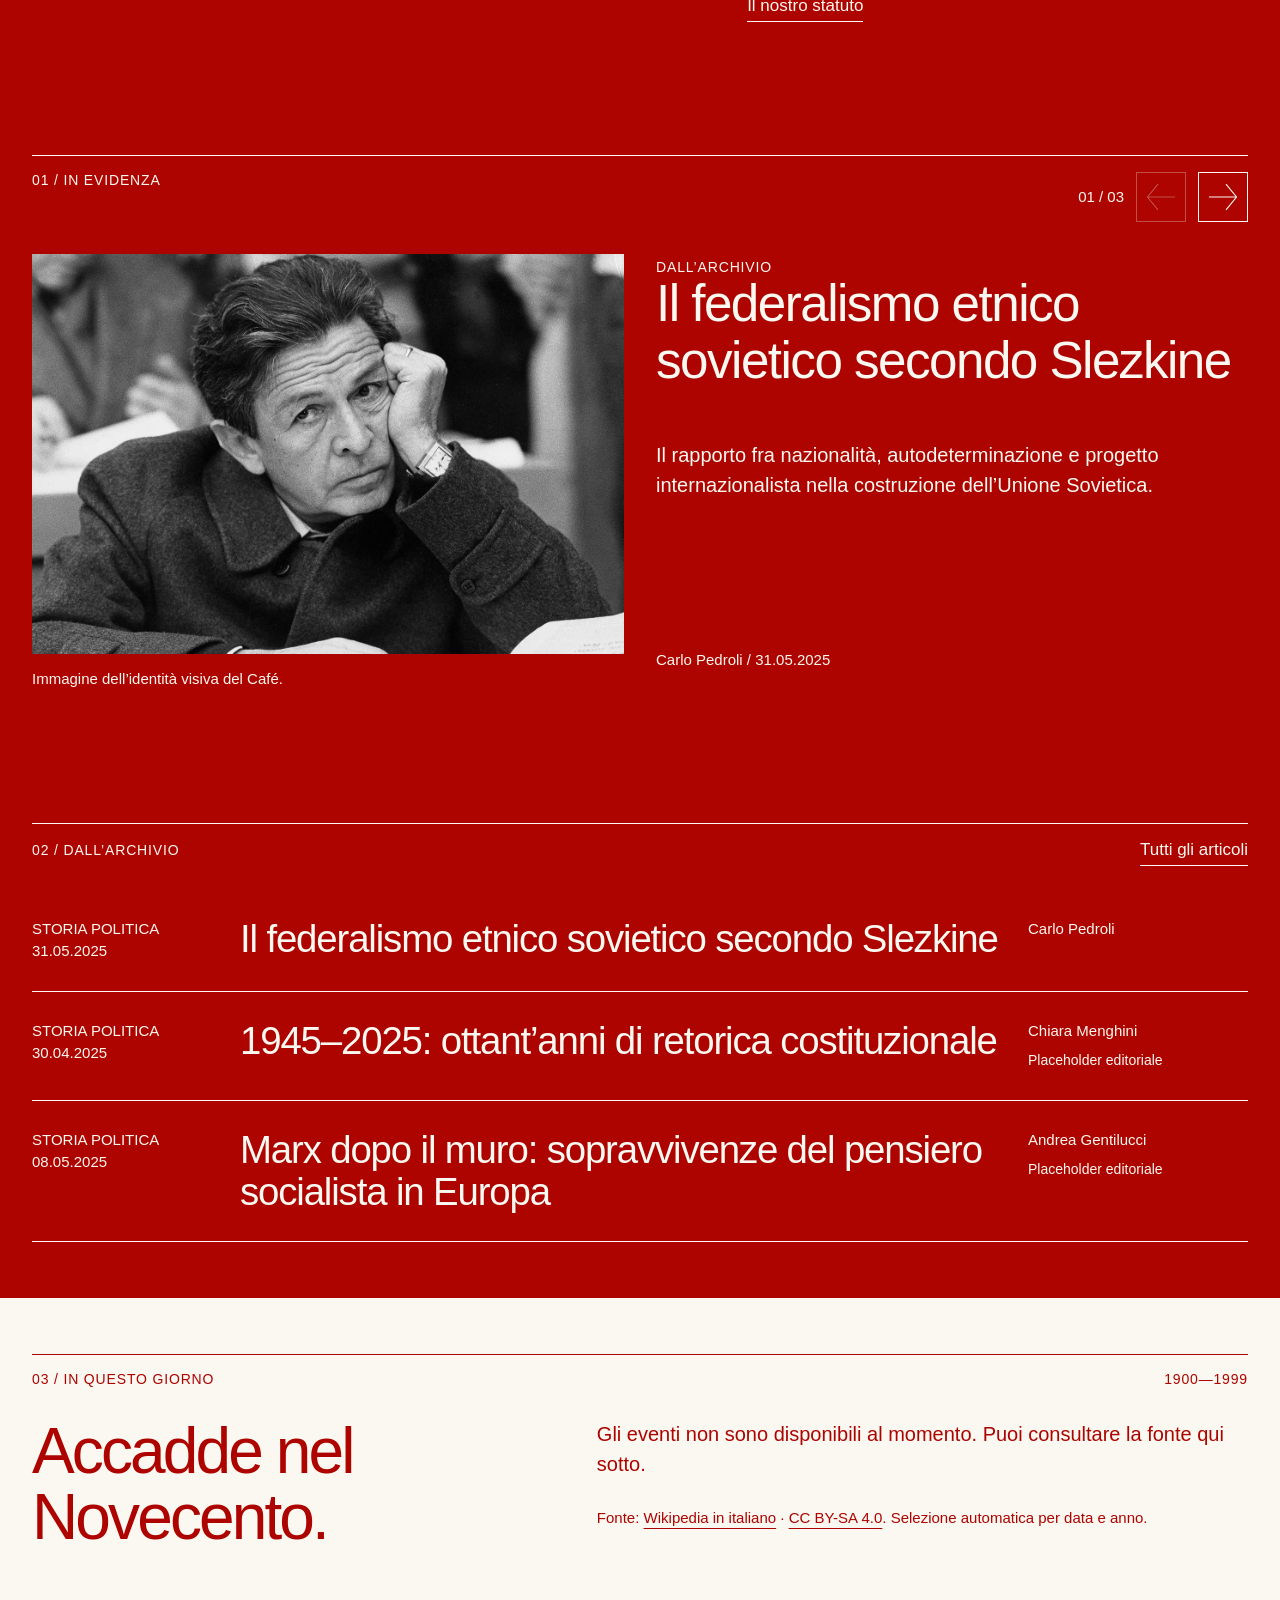
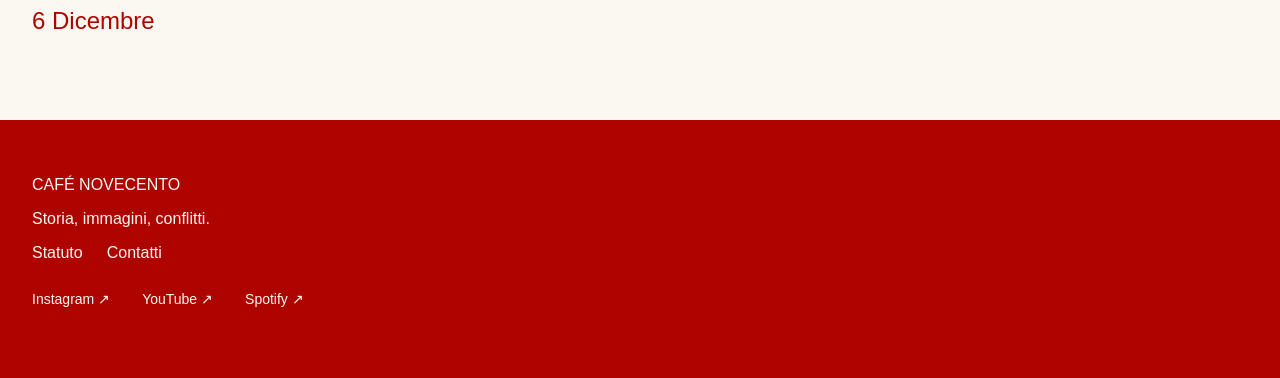
==== commit 54ee464b: "Remove redundant article and event links to match Figma" ====
--- a/index.html
+++ b/index.html
@@ -60,13 +60,12 @@
                     </figure>
                     <div class="feature-copy">
                         <div><span class="eyebrow">Dall’archivio</span>
-                            <h3>Il federalismo etnico sovietico secondo Slezkine</h3>
+                            <h3><a href="articoli/federalismo-etnico-sovietico/">Il federalismo etnico sovietico secondo Slezkine</a></h3>
                             <p>Il rapporto fra nazionalità, autodeterminazione e progetto internazionalista nella
                                 costruzione dell’Unione Sovietica.</p>
                         </div>
                         <div>
-                            <p class="meta">Carlo Pedroli / 31.05.2025</p><a class="textlink"
-                                href="articoli/federalismo-etnico-sovietico/">Leggi l’estratto</a>
+                            <p class="meta">Carlo Pedroli / 31.05.2025</p>
                         </div>
                     </div>
                 </article>
@@ -101,8 +100,7 @@
                     <h3><a href="articoli/federalismo-etnico-sovietico/">Il federalismo etnico sovietico secondo
                             Slezkine</a></h3>
                 </div>
-                <div class="meta">Carlo Pedroli<br><a href="articoli/federalismo-etnico-sovietico/">Leggi
-                        l’estratto</a></div>
+                <div class="meta">Carlo Pedroli</div>
             </article>
             <article class="article-row archive-placeholder">
                 <div class="meta">STORIA POLITICA<br>30.04.2025</div>
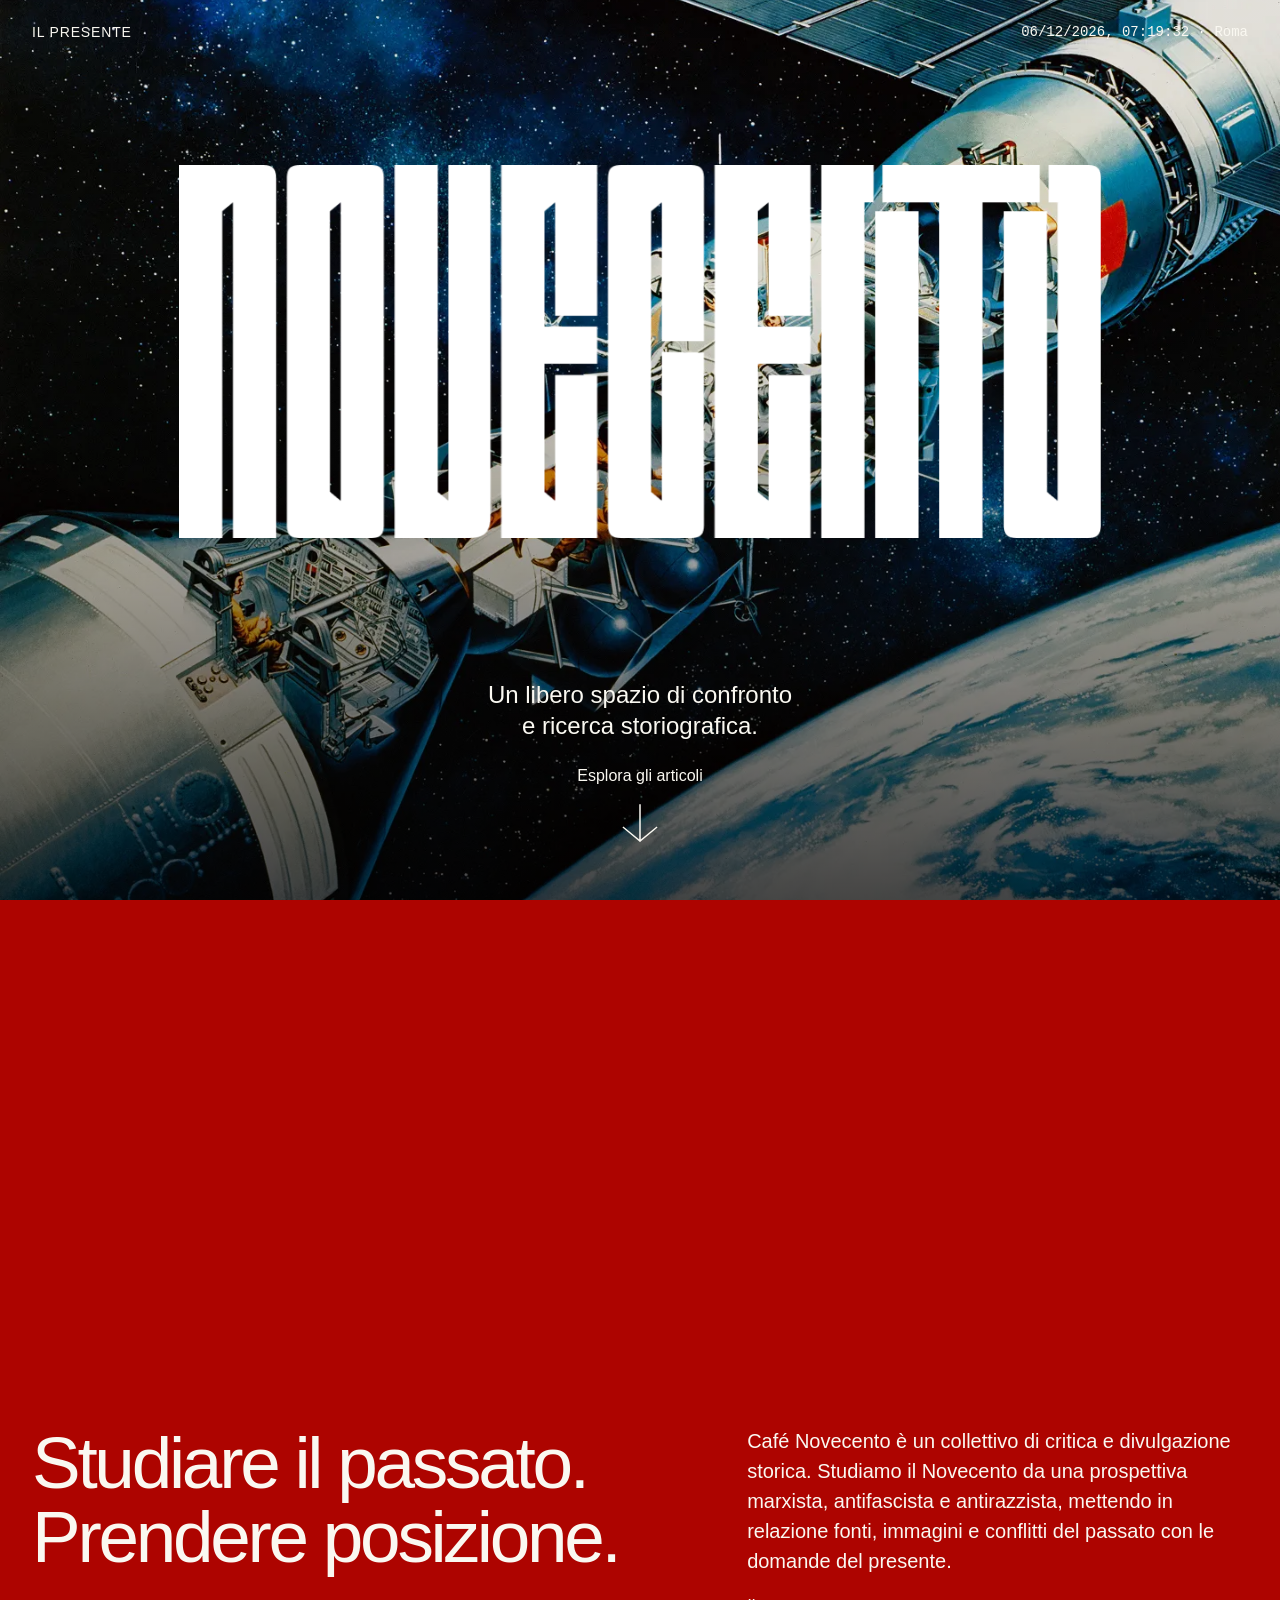
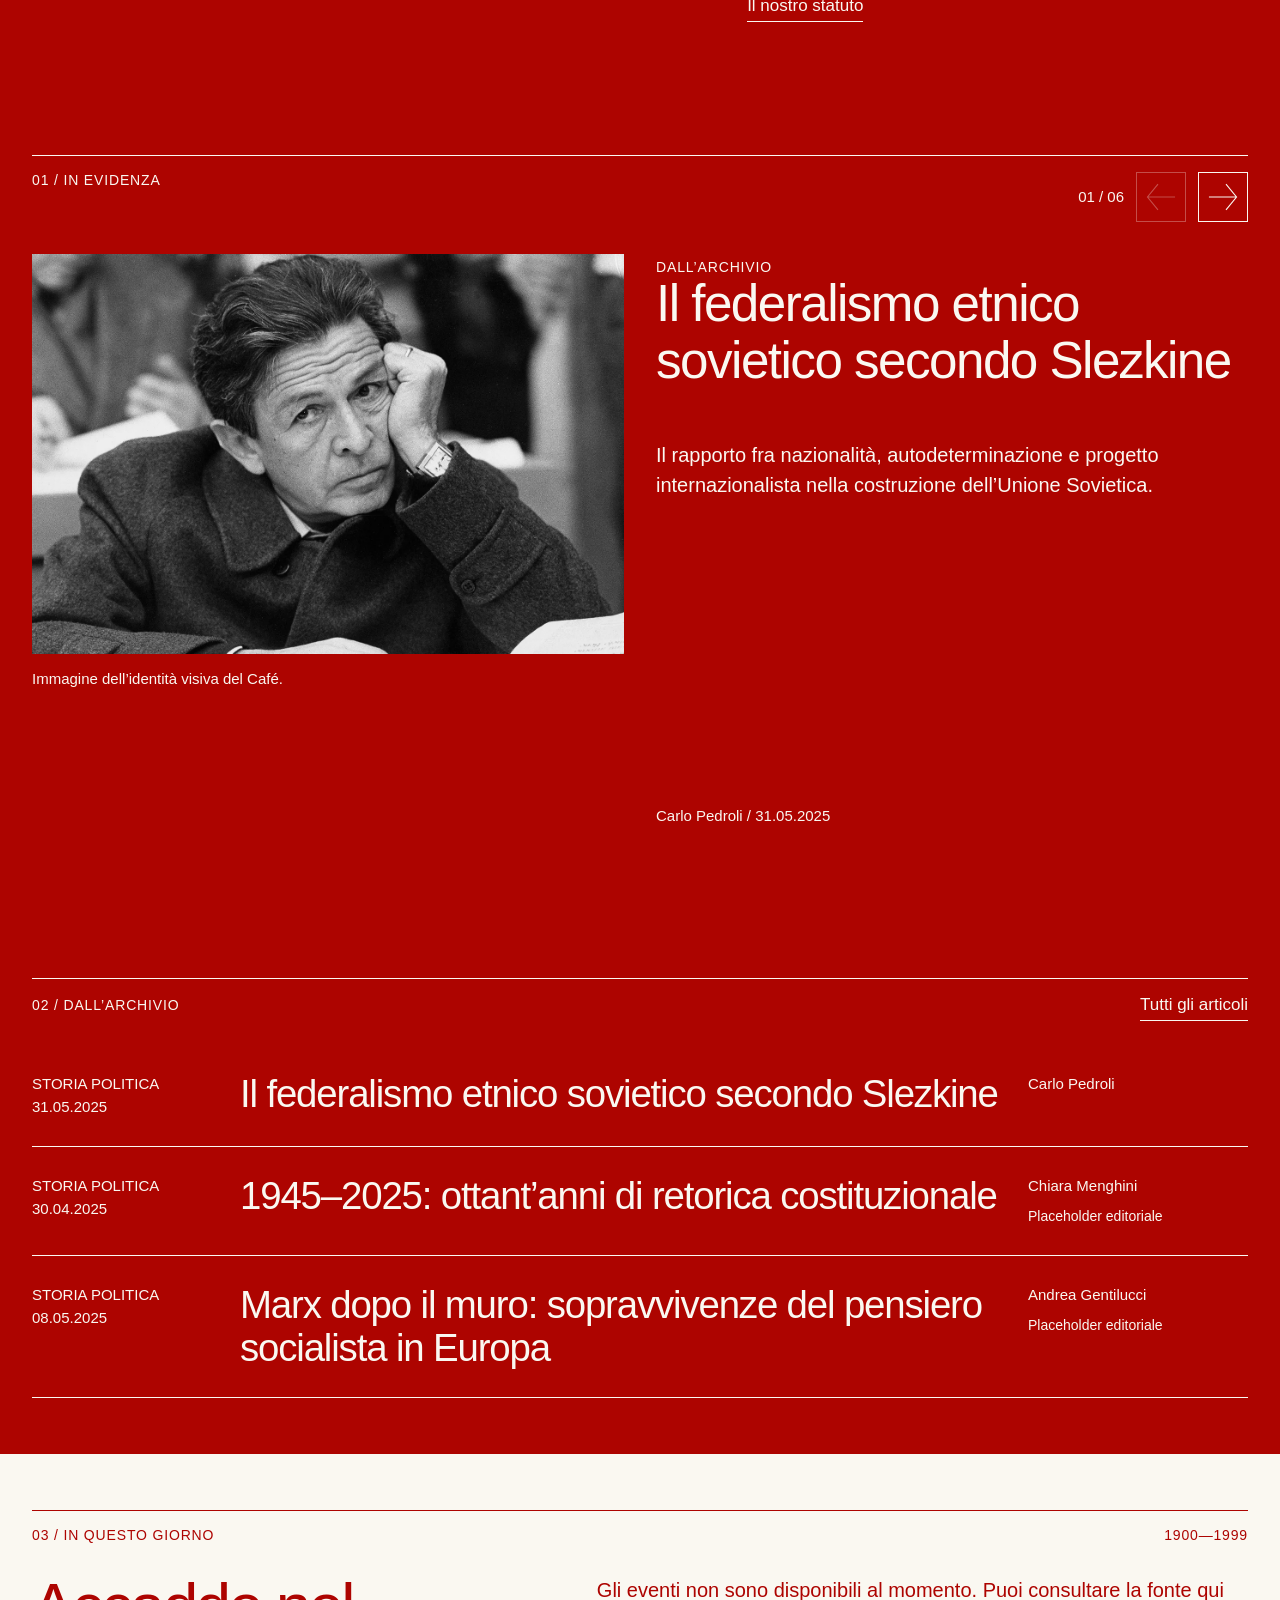
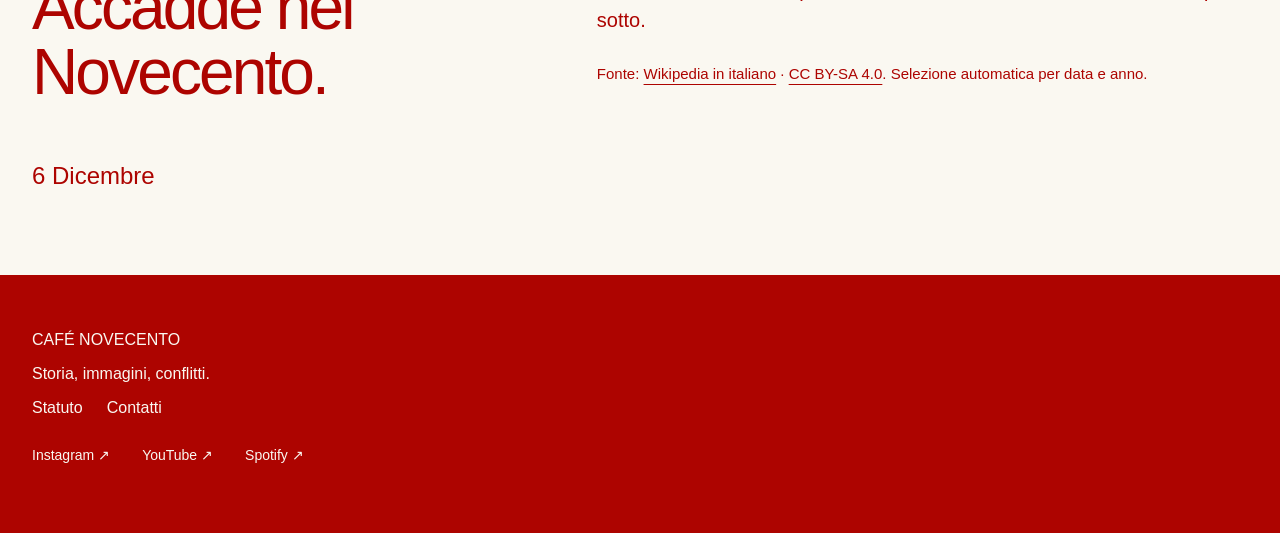
==== commit 5e447e38: "Sync Media layout and home carousel with approved Figma design" ====
--- a/index.html
+++ b/index.html
@@ -7,7 +7,7 @@
     <title>Home — Café Novecento</title>
     <meta name="robots" content="noindex,nofollow"><meta name="description"
         content="Critica, ricerca e divulgazione storica da una prospettiva marxista, antifascista e antirazzista.">
-    <link rel="stylesheet" href="style.css?v=contacts-1">
+    <link rel="stylesheet" href="style.css?v=media-1">
     <link rel="icon"
         href="data:image/svg+xml,%3Csvg xmlns='http://www.w3.org/2000/svg' viewBox='0 0 32 32'%3E%3Cpath fill='%23ad0400' d='M0 0h32v32H0z'/%3E%3Ctext x='3' y='22' fill='white' font-family='Arial' font-weight='bold' font-size='15'%3E900%3C/text%3E%3C/svg%3E">
 <script>document.documentElement.classList.add("js-motion");</script></head>
@@ -39,19 +39,19 @@
         </section>
         <section class="wrap">
             <div class="section-heading"><span class="eyebrow">01 / In evidenza</span>
-                <div class="carousel-controls"><span id="slide-count" class="meta">01 / 03</span><button type="button"
-                        id="slide-prev" aria-label="Articolo precedente"><svg viewBox="0 0 64 64" width="48" height="48"
+                <div class="carousel-controls"><span id="slide-count" class="meta">01 / 06</span><button type="button"
+                        id="slide-prev" aria-label="Contenuto precedente"><svg viewBox="0 0 64 64" width="48" height="48"
                             aria-hidden="true">
                             <path d="M56 32H8M26 10L8 32l18 22" fill="none" stroke="currentColor" stroke-width="2"
                                 stroke-linecap="square" stroke-linejoin="miter" />
-                        </svg></button><button type="button" id="slide-next" aria-label="Articolo successivo"><svg
+                        </svg></button><button type="button" id="slide-next" aria-label="Contenuto successivo"><svg
                             viewBox="0 0 64 64" width="48" height="48" aria-hidden="true">
                             <path d="M8 32h48M38 10l18 22-18 22" fill="none" stroke="currentColor" stroke-width="2"
                                 stroke-linecap="square" stroke-linejoin="miter" />
                         </svg></button></div>
             </div>
             <div class="feature-track" id="feature-track" tabindex="0" role="region"
-                aria-label="Articoli in evidenza, carosello scorribile">
+                aria-label="Contenuti in evidenza, carosello scorribile">
                 <article class="feature">
                     <figure style="margin:0"><img class="feature-photo" src="assets/editorial.webp"
                             alt="Fotografia in bianco e nero dall’identità editoriale di Café Novecento">
@@ -87,6 +87,7 @@
                         </div><span class="meta">Andrea Gentilucci / 08.05.2025<br>Placeholder editoriale</span>
                     </div>
                 </article>
+<article class="feature feature-media" data-format="audio"><img class="media-cover audio" src="assets/media/pugno-socialismo.webp" alt="Copertina: Il pugno del socialismo: la boxe in Unione Sovietica" loading="lazy" width="1400" height="1400"><div class="feature-copy"><span class="eyebrow">AUDIO / SPOTIFY</span><h3><a href="https://open.spotify.com/episode/3va2V2GUQXjUfpcfOjUFJr" target="_blank" rel="noopener noreferrer">Il pugno del socialismo: la boxe in Unione Sovietica ↗</a></h3><p>La boxe sovietica tra preparazione scientifica, educazione e progetto politico. Con Marvin Trinca.</p><p class="meta">13.11.2026 · 14:02 · S2 / Ep. 2</p></div></article><article class="feature feature-media" data-format="video"><img class="media-cover video" src="assets/media/fosse-ardeatine.webp" alt="Copertina: L’orrore delle Fosse Ardeatine" loading="lazy" width="1280" height="720"><div class="feature-copy"><span class="eyebrow">VIDEO / YOUTUBE</span><h3><a href="https://youtu.be/l8hE4E15oRQ?si=b9WKYmqpAcd1Jm7p" target="_blank" rel="noopener noreferrer">L’orrore delle Fosse Ardeatine ↗</a></h3><p>Un approfondimento del Café dedicato alle Fosse Ardeatine.</p><p class="meta">VIDEO / YOUTUBE</p></div></article><article class="feature feature-media" data-format="audio"><img class="media-cover audio" src="assets/media/teofilo-stevenson.webp" alt="Copertina: Teófilo Stevenson: il pugile della Rivoluzione" loading="lazy" width="1400" height="1400"><div class="feature-copy"><span class="eyebrow">AUDIO / SPOTIFY</span><h3><a href="https://open.spotify.com/episode/2Siric0I42LYZ1xp7eNQq0" target="_blank" rel="noopener noreferrer">Teófilo Stevenson: il pugile della Rivoluzione ↗</a></h3><p>Sport, ideali rivoluzionari e scelte politiche nella storia del campione cubano. Con Marvin Trinca.</p><p class="meta">02.11.2026 · 13:11 · S2 / Ep. 1</p></div></article>
             </div>
         </section>
         <section class="wrap home-archive" aria-labelledby="archive-title">
--- a/style.css
+++ b/style.css
@@ -1173,3 +1173,38 @@
  .contact-channels h2 { margin-bottom:32px; }
  .contact-submit { width:100%; }
 }
+
+/* Media: editable-flow captions, square podcast covers and external titles. */
+.highlight-layout { display:grid; grid-template-columns:repeat(2,minmax(0,1fr)); gap:32px; align-items:start; }
+.highlight-layout > img { display:block; width:100%; height:auto; aspect-ratio:1; object-fit:contain; }
+.highlight-layout h2 { margin:0 0 24px; font-size:clamp(40px,5vw,72px); line-height:1.15; }
+.highlight-layout p { font-size:16px; }
+.highlight-layout .meta { font-size:12px; }
+.media-highlight > .eyebrow { margin-bottom:32px; }
+.media-filters { display:flex; flex-wrap:wrap; gap:32px; margin:24px 0 48px; }
+.media-filters button { border:0; border-radius:0; background:none; color:inherit; padding:10px 0; }
+.media-filters button[aria-pressed="true"] { text-decoration:underline; text-underline-offset:5px; }
+.media-filters button:hover { opacity:.7; }
+.media-gallery, .media-recordings { display:grid; grid-template-columns:repeat(3,minmax(0,1fr)); gap:32px; align-items:start; }
+.media-gallery figure { display:flex; flex-direction:column; gap:20px; margin:0; min-width:0; }
+.media-gallery img { display:block; position:static; width:100%; height:auto; }
+.media-gallery .archive-space { aspect-ratio:10/7; object-fit:cover; filter:grayscale(1); }
+.media-gallery figcaption { position:static; margin:0; padding:0; font-size:16px; line-height:1.45; }
+.media-recordings { margin-top:64px; }
+.media-card { min-width:0; }
+.media-cover { display:block; width:100%; height:auto; object-fit:contain; }
+.media-cover.audio { aspect-ratio:1; }
+.media-cover.video { aspect-ratio:16/9; }
+.media-card-copy { padding-top:24px; }
+.media-card h3 { margin:24px 0; font-size:32px; line-height:1.2; }
+.media-card p { font-size:16px; }
+.feature-media { align-items:start; }
+.feature-media .feature-copy { justify-content:start; gap:24px; }
+.feature-media .feature-copy > * { margin:0; }
+.sr-only { position:absolute; width:1px; height:1px; padding:0; margin:-1px; overflow:hidden; clip-path:inset(50%); white-space:nowrap; border:0; }
+@media(max-width:760px) {
+ .highlight-layout, .media-gallery, .media-recordings { grid-template-columns:minmax(0,1fr); }
+ .media-gallery { gap:40px; }
+ .highlight-layout h2 { font-size:40px; }
+ .media-filters { gap:24px; margin-bottom:32px; }
+}
